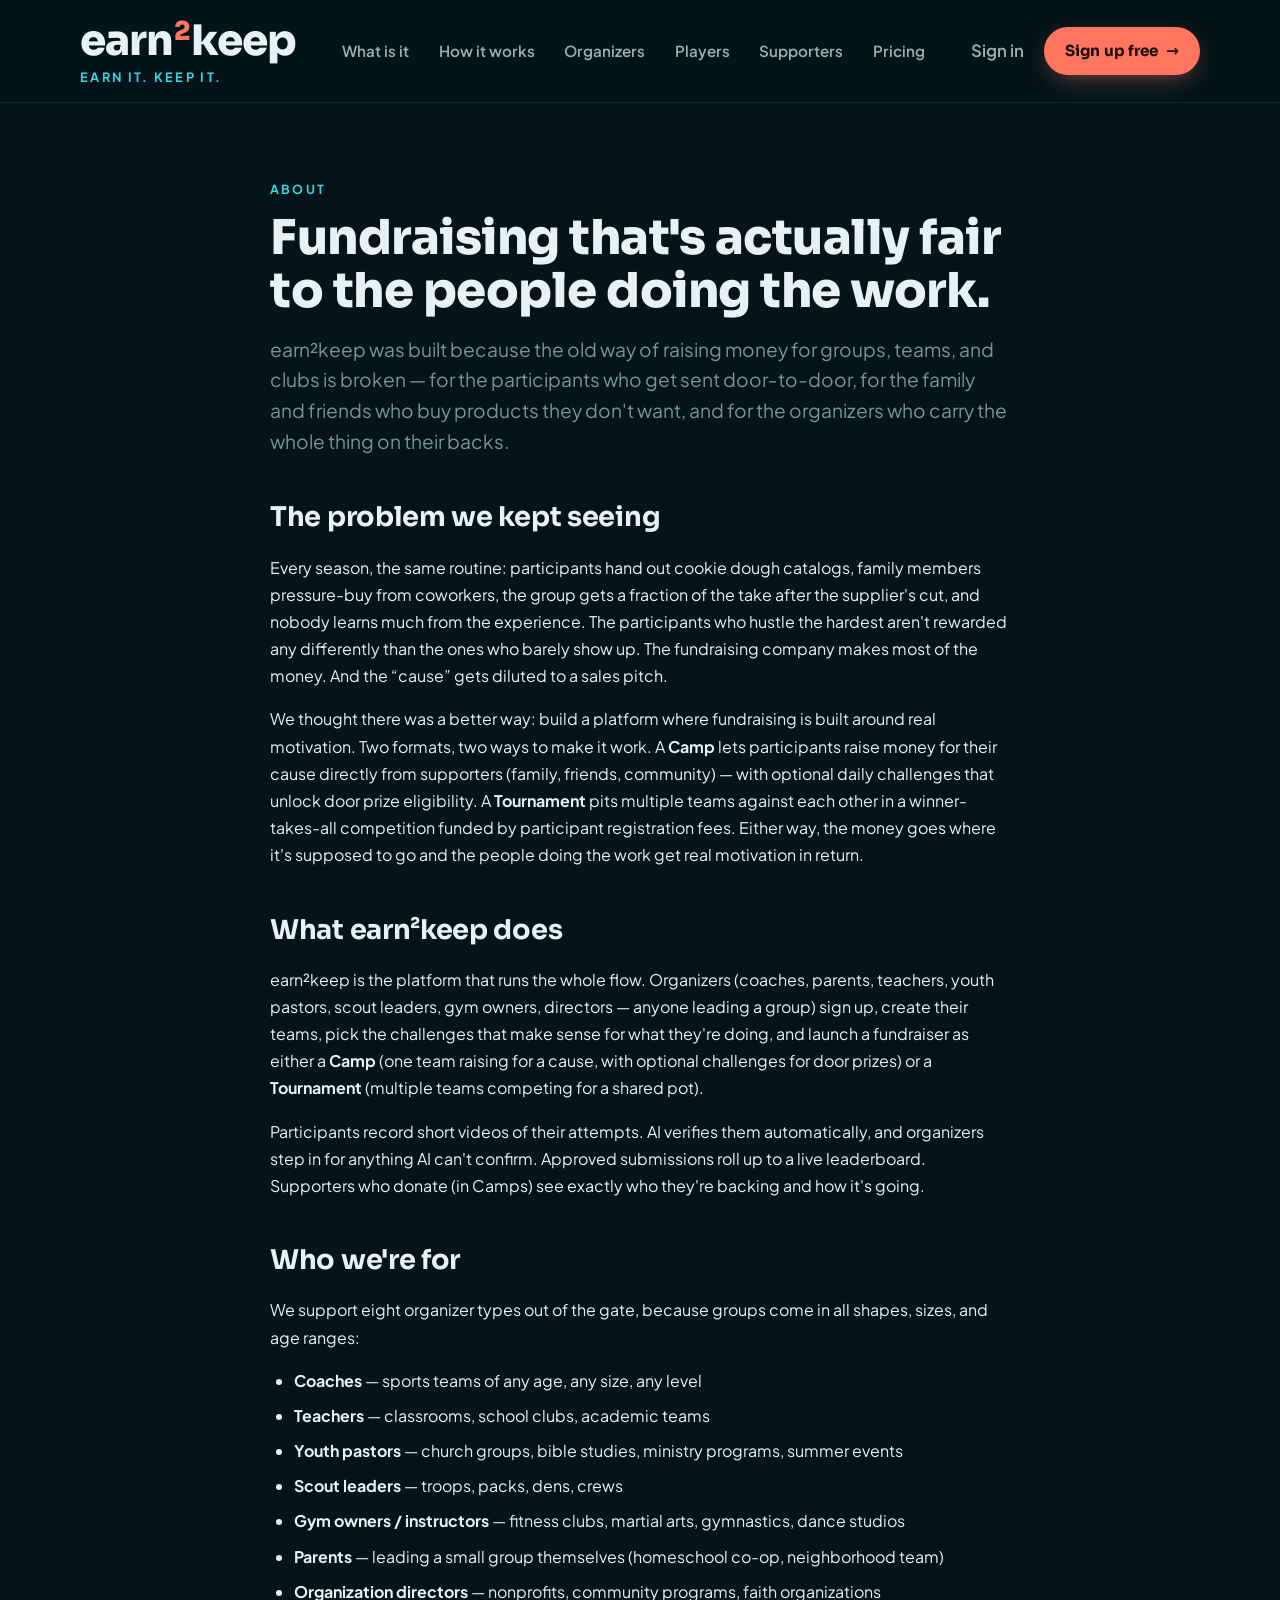
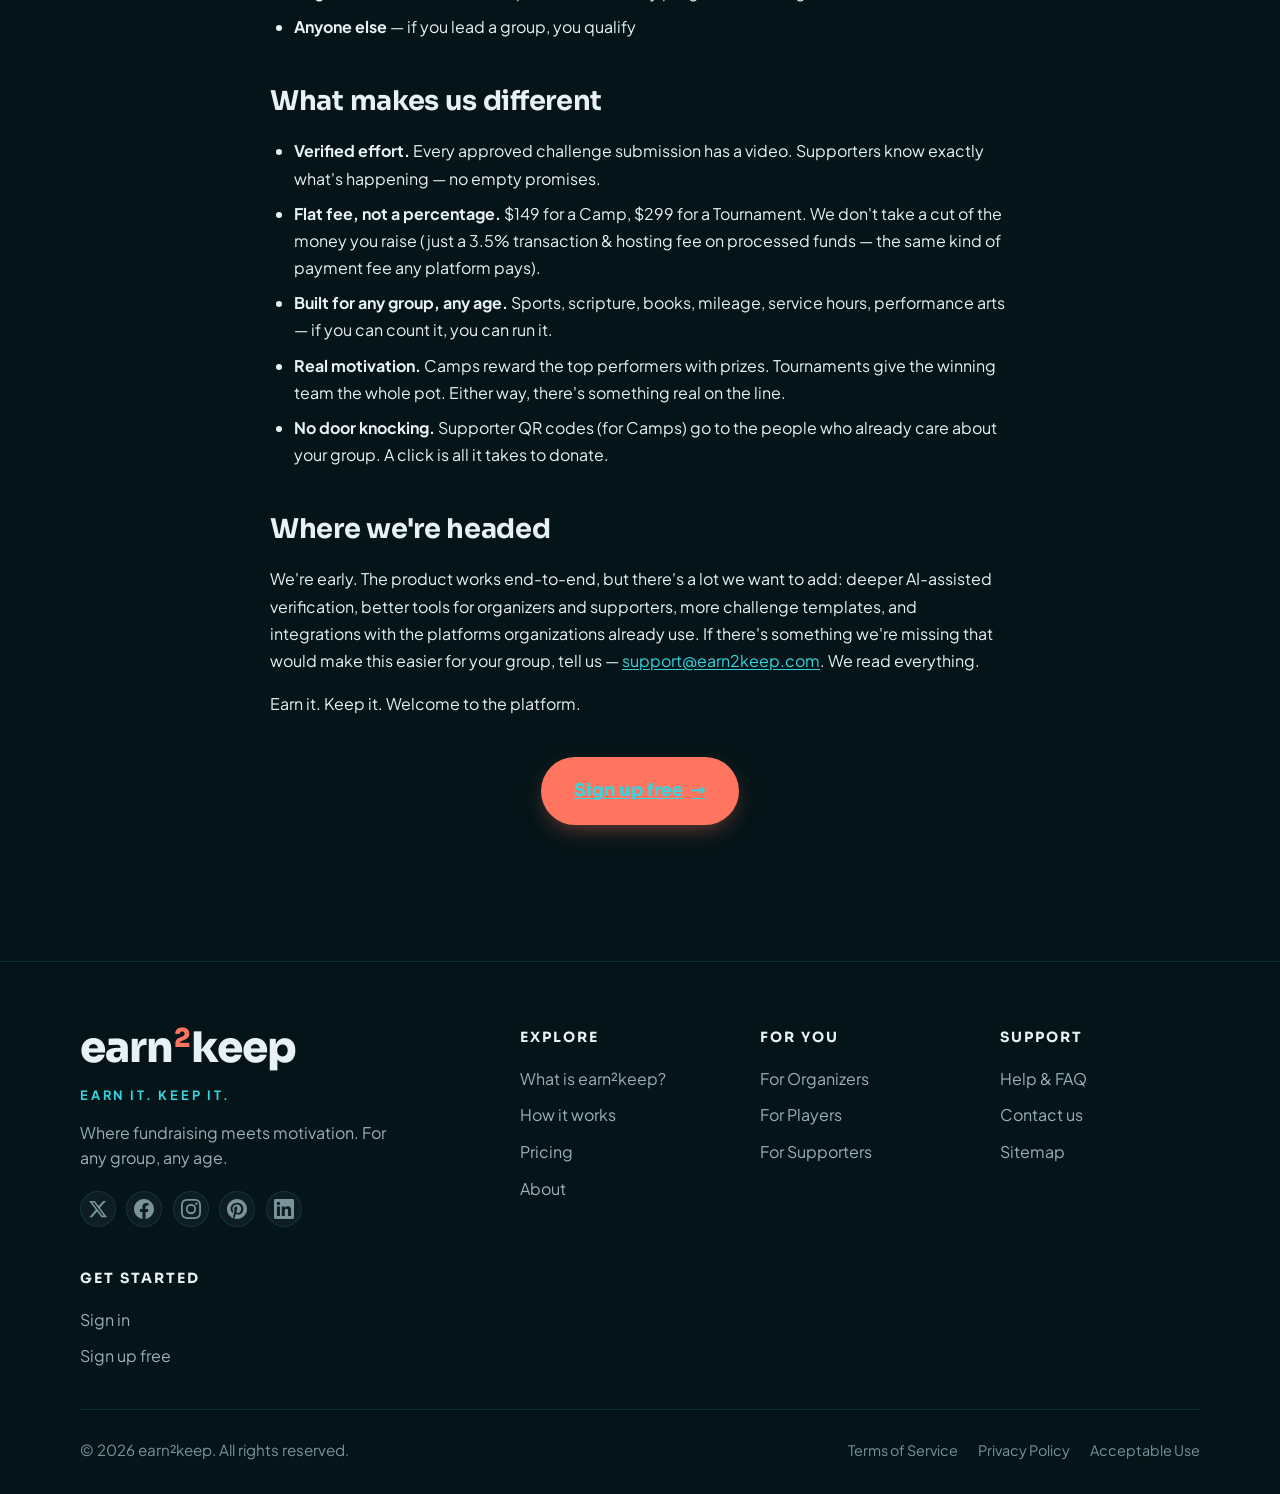
==== about.html @ d77cf2c6 "Add files via upload" ====
<!DOCTYPE html>
<html lang="en">
<head>
  <meta charset="UTF-8" />
  <meta name="viewport" content="width=device-width, initial-scale=1.0" />
  <meta name="theme-color" content="#041418" />
  <meta name="color-scheme" content="dark" />
  <meta name="robots" content="index, follow, max-image-preview:large" />
  <link rel="canonical" href="https://earn2keep.com/about.html" />

  <title>About — earn²keep</title>
  <meta name="description" content="Why we built earn²keep. The story behind challenge-based fundraising and what makes us different from candy bars and cookie dough." />

  <meta property="og:type" content="article" />
  <meta property="og:site_name" content="earn²keep" />
  <meta property="og:title" content="About — earn²keep" />
  <meta property="og:description" content="Why we built earn²keep. The story behind challenge-based fundraising." />
  <meta property="og:url" content="https://earn2keep.com/about.html" />
  <meta property="og:image" content="https://earn2keep.com/og-image.png" />

  <link rel="icon" type="image/svg+xml" href="favicon.svg" />
  <link rel="apple-touch-icon" href="favicon.svg" />

  <link rel="preconnect" href="https://fonts.googleapis.com" />
  <link rel="preconnect" href="https://fonts.gstatic.com" crossorigin />
  <link href="https://fonts.googleapis.com/css2?family=Plus+Jakarta+Sans:wght@400;500;600;700;800&family=Sora:wght@600;700;800;900&display=swap" rel="stylesheet" />
  <link rel="stylesheet" href="styles.css" />


  <!-- Twitter / X Card -->
  <meta name="twitter:card" content="summary_large_image" />
  <meta name="twitter:title" content="About — earn²keep" />
  <meta name="twitter:description" content="Why we built earn²keep. The story behind challenge-based fundraising." />
  <meta name="twitter:image" content="https://earn2keep.com/og-image.png" />
  <meta name="twitter:image:alt" content="earn²keep — Earn it. Keep it." />
</head>
<body>

  <!-- HEADER -->
  <header class="site-header">
    <div class="container header-row">
      <a class="logo" href="/" aria-label="earn²keep home">
        <span class="logo-mark">earn<sup>2</sup>keep</span>
        <span class="logo-tagline">Earn it. Keep it.</span>
      </a>
      <nav class="header-nav-links" aria-label="Page sections">
        <a href="/#what-is-earn2keep">What is it</a>
        <a href="/#how-it-works">How it works</a>
        <a href="/#organizers">Organizers</a>
        <a href="/#players">Players</a>
        <a href="/#supporters">Supporters</a>
        <a href="/#pricing">Pricing</a>
      </nav>
      <div class="header-actions">
        <a class="header-signin" href="https://app.earn2keep.com/login">Sign in</a>
        <a class="btn btn-primary btn-sm" href="https://app.earn2keep.com/signup">
          Sign up free<span class="arrow" aria-hidden="true">→</span>
        </a>
      </div>
    </div>
  </header>

  <main class="subpage-main">
    <div class="container subpage-container">

      <span class="subpage-eyebrow">About</span>
      <h1 class="subpage-title">Fundraising that&apos;s actually fair to the people doing the work.</h1>
      <p class="subpage-lede">
        earn²keep was built because the old way of raising money for groups,
        teams, and clubs is broken — for the participants who get sent
        door-to-door, for the family and friends who buy products they
        don&apos;t want, and for the organizers who carry the whole thing on
        their backs.
      </p>

      <section class="subpage-section">
        <h2>The problem we kept seeing</h2>
        <p>
          Every season, the same routine: participants hand out cookie dough
          catalogs, family members pressure-buy from coworkers, the group gets
          a fraction of the take after the supplier&apos;s cut, and nobody
          learns much from the experience. The participants who hustle the
          hardest aren&apos;t rewarded any differently than the ones who barely
          show up. The fundraising company makes most of the money. And the
          &ldquo;cause&rdquo; gets diluted to a sales pitch.
        </p>
        <p>
          We thought there was a better way: build a platform where fundraising
          is built around real motivation. Two formats, two ways to make it
          work. A <strong>Camp</strong> lets participants raise money for
          their cause directly from supporters (family, friends, community) —
          with optional daily challenges that unlock door prize eligibility. A
          <strong>Tournament</strong> pits multiple teams against each other in
          a winner-takes-all competition funded by participant registration
          fees. Either way, the money goes where it&apos;s supposed to go and
          the people doing the work get real motivation in return.
        </p>
      </section>

      <section class="subpage-section">
        <h2>What earn²keep does</h2>
        <p>
          earn²keep is the platform that runs the whole flow. Organizers
          (coaches, parents, teachers, youth pastors, scout leaders, gym
          owners, directors — anyone leading a group) sign up, create their
          teams, pick the challenges that make sense for what they&apos;re
          doing, and launch a fundraiser as either a <strong>Camp</strong>
          (one team raising for a cause, with optional challenges for door
          prizes) or a <strong>Tournament</strong> (multiple teams competing
          for a shared pot).
        </p>
        <p>
          Participants record short videos of their attempts. AI verifies them
          automatically, and organizers step in for anything AI can&apos;t
          confirm. Approved submissions roll up to a live leaderboard.
          Supporters who donate (in Camps) see exactly who they&apos;re
          backing and how it&apos;s going.
        </p>
      </section>

      <section class="subpage-section">
        <h2>Who we&apos;re for</h2>
        <p>
          We support eight organizer types out of the gate, because groups
          come in all shapes, sizes, and age ranges:
        </p>
        <ul>
          <li><strong>Coaches</strong> — sports teams of any age, any size, any level</li>
          <li><strong>Teachers</strong> — classrooms, school clubs, academic teams</li>
          <li><strong>Youth pastors</strong> — church groups, bible studies, ministry programs, summer events</li>
          <li><strong>Scout leaders</strong> — troops, packs, dens, crews</li>
          <li><strong>Gym owners / instructors</strong> — fitness clubs, martial arts, gymnastics, dance studios</li>
          <li><strong>Parents</strong> — leading a small group themselves (homeschool co-op, neighborhood team)</li>
          <li><strong>Organization directors</strong> — nonprofits, community programs, faith organizations</li>
          <li><strong>Anyone else</strong> — if you lead a group, you qualify</li>
        </ul>
      </section>

      <section class="subpage-section">
        <h2>What makes us different</h2>
        <ul>
          <li><strong>Verified effort.</strong> Every approved challenge submission has a video. Supporters know exactly what&apos;s happening — no empty promises.</li>
          <li><strong>Flat fee, not a percentage.</strong> $149 for a Camp, $299 for a Tournament. We don&apos;t take a cut of the money you raise (just a 3.5% transaction &amp; hosting fee on processed funds — the same kind of payment fee any platform pays).</li>
          <li><strong>Built for any group, any age.</strong> Sports, scripture, books, mileage, service hours, performance arts — if you can count it, you can run it.</li>
          <li><strong>Real motivation.</strong> Camps reward the top performers with prizes. Tournaments give the winning team the whole pot. Either way, there&apos;s something real on the line.</li>
          <li><strong>No door knocking.</strong> Supporter QR codes (for Camps) go to the people who already care about your group. A click is all it takes to donate.</li>
        </ul>
      </section>

      <section class="subpage-section">
        <h2>Where we&apos;re headed</h2>
        <p>
          We&apos;re early. The product works end-to-end, but there&apos;s a lot
          we want to add: deeper AI-assisted verification, better tools for
          organizers and supporters, more challenge templates, and integrations
          with the platforms organizations already use. If there&apos;s
          something we&apos;re missing that would make this easier for your
          group, tell us — <a href="mailto:support@earn2keep.com">support@earn2keep.com</a>.
          We read everything.
        </p>
        <p>
          Earn it. Keep it. Welcome to the platform.
        </p>
      </section>

      <section class="subpage-section">
        <p style="text-align: center; margin-top: 2.5rem;">
          <a class="btn btn-primary btn-lg" href="https://app.earn2keep.com/signup">
            Sign up free<span class="arrow" aria-hidden="true">→</span>
          </a>
        </p>
      </section>

    </div>
  </main>

  <!-- FOOTER (shared across all pages) -->
  <footer class="site-footer">
    <div class="container">
      <div class="footer-top">

        <div class="footer-col footer-brand-col">
          <a class="logo" href="/" aria-label="earn²keep home">
            <span class="logo-mark">earn<sup>2</sup>keep</span>
          </a>
          <p class="footer-tagline">Earn it. Keep it.</p>
          <p class="footer-pitch">Where fundraising meets motivation. For any group, any age.</p>
          <ul class="footer-social" aria-label="Social media">
            <li><a href="#" aria-label="earn²keep on X" title="X (Twitter)"><svg viewBox="0 0 24 24" width="20" height="20" fill="currentColor" aria-hidden="true"><path d="M18.244 2.25h3.308l-7.227 8.26 8.502 11.24H16.17l-5.214-6.817L4.99 21.75H1.68l7.73-8.835L1.254 2.25H8.08l4.713 6.231zm-1.161 17.52h1.833L7.084 4.126H5.117z"/></svg></a></li>
            <li><a href="#" aria-label="earn²keep on Facebook" title="Facebook"><svg viewBox="0 0 24 24" width="20" height="20" fill="currentColor" aria-hidden="true"><path d="M24 12.073c0-6.627-5.373-12-12-12s-12 5.373-12 12c0 5.99 4.388 10.954 10.125 11.854v-8.385H7.078v-3.47h3.047V9.43c0-3.007 1.792-4.669 4.533-4.669 1.312 0 2.686.235 2.686.235v2.953H15.83c-1.491 0-1.956.925-1.956 1.874v2.25h3.328l-.532 3.47h-2.796v8.385C19.612 23.027 24 18.062 24 12.073z"/></svg></a></li>
            <li><a href="#" aria-label="earn²keep on Instagram" title="Instagram"><svg viewBox="0 0 24 24" width="20" height="20" fill="currentColor" aria-hidden="true"><path d="M12 2.163c3.204 0 3.584.012 4.85.07 3.252.148 4.771 1.691 4.919 4.919.058 1.265.069 1.645.069 4.849 0 3.205-.012 3.584-.069 4.849-.149 3.225-1.664 4.771-4.919 4.919-1.266.058-1.644.07-4.85.07-3.204 0-3.584-.012-4.849-.07-3.26-.149-4.771-1.699-4.919-4.92-.058-1.265-.07-1.644-.07-4.849 0-3.204.013-3.583.07-4.849.149-3.227 1.664-4.771 4.919-4.919 1.266-.057 1.645-.069 4.849-.069zM12 0C8.741 0 8.333.014 7.053.072 2.695.272.273 2.69.073 7.052.014 8.333 0 8.741 0 12c0 3.259.014 3.668.072 4.948.2 4.358 2.618 6.78 6.98 6.98C8.333 23.986 8.741 24 12 24c3.259 0 3.668-.014 4.948-.072 4.354-.2 6.782-2.618 6.979-6.98.059-1.28.073-1.689.073-4.948 0-3.259-.014-3.667-.072-4.947-.196-4.354-2.617-6.78-6.979-6.98C15.668.014 15.259 0 12 0zm0 5.838a6.162 6.162 0 1 0 0 12.324 6.162 6.162 0 0 0 0-12.324zM12 16a4 4 0 1 1 0-8 4 4 0 0 1 0 8zm6.406-11.845a1.44 1.44 0 1 0 0 2.881 1.44 1.44 0 0 0 0-2.881z"/></svg></a></li>
            <li><a href="#" aria-label="earn²keep on Pinterest" title="Pinterest"><svg viewBox="0 0 24 24" width="20" height="20" fill="currentColor" aria-hidden="true"><path d="M12 0C5.373 0 0 5.372 0 12c0 5.084 3.163 9.426 7.627 11.174-.105-.949-.2-2.405.042-3.441.218-.937 1.407-5.965 1.407-5.965s-.359-.719-.359-1.782c0-1.668.967-2.914 2.171-2.914 1.023 0 1.518.769 1.518 1.69 0 1.029-.655 2.568-.994 3.995-.283 1.194.599 2.169 1.777 2.169 2.133 0 3.772-2.249 3.772-5.495 0-2.873-2.064-4.882-5.012-4.882-3.414 0-5.418 2.561-5.418 5.207 0 1.031.397 2.138.893 2.738.098.119.112.224.083.345l-.333 1.36c-.053.22-.174.267-.402.161-1.499-.698-2.436-2.889-2.436-4.649 0-3.785 2.75-7.262 7.929-7.262 4.163 0 7.398 2.967 7.398 6.931 0 4.136-2.607 7.464-6.227 7.464-1.216 0-2.359-.631-2.75-1.378l-.748 2.853c-.271 1.043-1.002 2.35-1.492 3.146C9.57 23.812 10.763 24 12 24c6.627 0 12-5.373 12-12S18.627 0 12 0z"/></svg></a></li>
            <li><a href="#" aria-label="earn²keep on LinkedIn" title="LinkedIn"><svg viewBox="0 0 24 24" width="20" height="20" fill="currentColor" aria-hidden="true"><path d="M20.447 20.452h-3.554v-5.569c0-1.328-.027-3.037-1.852-3.037-1.853 0-2.136 1.445-2.136 2.939v5.667H9.351V9h3.414v1.561h.046c.477-.9 1.637-1.85 3.37-1.85 3.601 0 4.267 2.37 4.267 5.455v6.286zM5.337 7.433a2.062 2.062 0 0 1-2.063-2.065 2.063 2.063 0 1 1 2.063 2.065zm1.782 13.019H3.555V9h3.564v11.452zM22.225 0H1.771C.792 0 0 .774 0 1.729v20.542C0 23.227.792 24 1.771 24h20.451C23.2 24 24 23.227 24 22.271V1.729C24 .774 23.2 0 22.222 0h.003z"/></svg></a></li>
          </ul>
        </div>

        <div class="footer-col">
          <h4 class="footer-col-title">Explore</h4>
          <ul class="footer-links">
            <li><a href="/#what-is-earn2keep">What is earn²keep?</a></li>
            <li><a href="/#how-it-works">How it works</a></li>
            <li><a href="/#pricing">Pricing</a></li>
            <li><a href="/about.html">About</a></li>
          </ul>
        </div>

        <div class="footer-col">
          <h4 class="footer-col-title">For You</h4>
          <ul class="footer-links">
            <li><a href="/#organizers">For Organizers</a></li>
            <li><a href="/#players">For Players</a></li>
            <li><a href="/#supporters">For Supporters</a></li>
          </ul>
        </div>

        <div class="footer-col">
          <h4 class="footer-col-title">Support</h4>
          <ul class="footer-links">
            <li><a href="/help.html">Help &amp; FAQ</a></li>
            <li><a href="mailto:support@earn2keep.com">Contact us</a></li>
            <li><a href="/sitemap.html">Sitemap</a></li>
          </ul>
        </div>

        <div class="footer-col">
          <h4 class="footer-col-title">Get Started</h4>
          <ul class="footer-links">
            <li><a href="https://app.earn2keep.com/login">Sign in</a></li>
            <li><a href="https://app.earn2keep.com/signup">Sign up free</a></li>
          </ul>
        </div>

      </div>

      <div class="footer-bottom">
        <p class="footer-copy">© 2026 earn²keep. All rights reserved.</p>
        <ul class="footer-legal-links">
          <li><a href="/terms.html">Terms of Service</a></li>
          <li><a href="/privacy.html">Privacy Policy</a></li>
          <li><a href="/aup.html">Acceptable Use</a></li>
        </ul>
      </div>

    </div>
  </footer>

  <!-- Vercel Web Analytics -->
  <script defer src="/_vercel/insights/script.js"></script>
</body>
</html>
---- styles.css ----
/* ==========================================================
   earn²keep — landing site styles
   Brand: Variation F (Teal & Coral)
   Phase 6 / Slice 6.1.1 — header/footer polish + readability bumps
   ========================================================== */

:root {
  /* Brand colors */
  --e2k-bg:           #041418;
  --e2k-bg-2:         #082329;
  --e2k-bg-3:         #0c2f37;
  --e2k-coral:        #ff755f;
  --e2k-coral-2:      #ff8b78;
  --e2k-cyan:         #35d5df;
  --e2k-cyan-dim:     #1e8e95;

  /* Text */
  --e2k-text:         #e8f1f3;
  --e2k-text-dim:     #9bb1b6;
  --e2k-text-muted:   #7a939a;   /* brightened from #5e7a80 for better contrast on small text */

  /* Borders */
  --e2k-border:        rgba(53, 213, 223, 0.12);
  --e2k-border-strong: rgba(53, 213, 223, 0.28);

  /* Type */
  --font-body:    'Plus Jakarta Sans', system-ui, -apple-system, sans-serif;
  --font-display: 'Sora', system-ui, -apple-system, sans-serif;

  /* Layout */
  --container:    1200px;
  --container-px: clamp(1.25rem, 4vw, 2.5rem);
}

/* ---------- Reset ---------- */
*, *::before, *::after { box-sizing: border-box; }
html { scroll-behavior: smooth; -webkit-text-size-adjust: 100%; }
body {
  margin: 0;
  font-family: var(--font-body);
  font-size: 16px;
  line-height: 1.6;
  color: var(--e2k-text);
  background: var(--e2k-bg);
  -webkit-font-smoothing: antialiased;
  -moz-osx-font-smoothing: grayscale;
  overflow-x: hidden;
}
img, svg { display: block; max-width: 100%; }
a { color: inherit; text-decoration: none; }
button { font-family: inherit; cursor: pointer; }

.container {
  max-width: var(--container);
  margin: 0 auto;
  padding-left: var(--container-px);
  padding-right: var(--container-px);
}

/* Anchored sections — leave room for sticky header when jumping via nav links */
section[id] {
  scroll-margin-top: 90px;
}

/* ---------- Wordmark ---------- */
/* Slice 6.14 — bigger header logo with cyan tagline below, matching the
   app dashboard's header brand block. .logo (the link wrapper) becomes
   a vertical flex column so .logo-mark and .logo-tagline stack. */
.logo {
  display: inline-flex;
  flex-direction: column;
  align-items: flex-start;
  line-height: 1;
  text-decoration: none;
  flex-shrink: 0;
}
.logo-mark {
  font-family: var(--font-display);
  font-weight: 800;
  font-size: 2.625rem;        /* Slice 6.16 — ~42px desktop, up from 2.125rem */
  letter-spacing: -0.025em;
  color: var(--e2k-text);
  line-height: 1;
}
.logo-mark sup {
  color: var(--e2k-coral);
  font-size: 0.62em;
  top: -0.6em;
  margin: 0 1px;
  font-weight: 800;
}
.logo-tagline {
  font-size: 0.8rem;          /* Slice 6.16 — ~13px desktop, up from 0.7rem */
  font-weight: 700;
  letter-spacing: 0.18em;
  text-transform: uppercase;
  color: var(--e2k-cyan);
  margin-top: 0.55rem;        /* Slice 6.16 — bumped slightly for the bigger mark */
}

/* Don't show the tagline inside the FOOTER's logo (the footer already has
   its own .footer-tagline section). Belt-and-suspenders — the footer
   markup doesn't include .logo-tagline either, but this hides it just in
   case future edits add it accidentally. */
.site-footer .logo-tagline { display: none; }

/* ---------- Eyebrow (pill chip) ---------- */
.eyebrow {
  display: inline-flex;
  align-items: center;
  padding: 0.55rem 1rem;
  border-radius: 999px;
  background: rgba(53, 213, 223, 0.10);
  border: 1px solid rgba(53, 213, 223, 0.22);
  color: var(--e2k-cyan);
  font-family: var(--font-body);
  font-size: 0.78rem;
  font-weight: 700;
  letter-spacing: 0.14em;
  text-transform: uppercase;
  line-height: 1;
}

/* ---------- Buttons ---------- */
.btn {
  display: inline-flex;
  align-items: center;
  justify-content: center;
  gap: 0.5rem;
  font-family: var(--font-display);
  font-weight: 700;
  font-size: 1rem;
  letter-spacing: 0.005em;
  padding: 0.9rem 1.55rem;
  border-radius: 999px;
  border: 1px solid transparent;
  cursor: pointer;
  text-align: center;
  white-space: nowrap;
  transition:
    transform 0.15s ease,
    box-shadow 0.2s ease,
    background-color 0.2s ease,
    border-color 0.2s ease,
    color 0.2s ease;
}
.btn-sm { padding: 0.65rem 1.25rem; font-size: 0.95rem; }
.btn-lg { padding: 1.1rem 2rem;     font-size: 1.1rem;  }

.btn .arrow {
  display: inline-block;
  transition: transform 0.2s ease;
}
.btn:hover .arrow { transform: translateX(3px); }

.btn-primary {
  background: var(--e2k-coral);
  color: #1a0a05;
  box-shadow: 0 8px 24px -8px rgba(255, 117, 95, 0.55);
}
.btn-primary:hover {
  background: var(--e2k-coral-2);
  transform: translateY(-1px);
  box-shadow: 0 12px 28px -6px rgba(255, 117, 95, 0.7);
}
.btn-primary:active { transform: translateY(0); }

.btn-ghost {
  background: transparent;
  color: var(--e2k-text);
  border-color: var(--e2k-border-strong);
}
.btn-ghost:hover {
  background: rgba(53, 213, 223, 0.08);
  border-color: var(--e2k-cyan);
  color: var(--e2k-cyan);
}

/* ---------- Top ticker ---------- */
.ticker {
  background: linear-gradient(90deg, var(--e2k-cyan-dim), #0d4047);
  border-bottom: 1px solid rgba(53, 213, 223, 0.3);
  font-size: 0.88rem;
  font-weight: 600;
  letter-spacing: 0.025em;
  overflow: hidden;
}
.ticker-inner {
  max-width: var(--container);
  margin: 0 auto;
  padding: 0.65rem var(--container-px);
  display: flex;
  align-items: center;
  gap: 0.7rem;
  color: #e9fbfd;
}
.ticker strong { color: #ffffff; font-weight: 700; }
.ticker-dot {
  width: 9px;
  height: 9px;
  border-radius: 50%;
  background: var(--e2k-coral);
  box-shadow: 0 0 0 0 rgba(255, 117, 95, 0.75);
  animation: pulse 2.2s infinite;
  flex-shrink: 0;
}
@keyframes pulse {
  0%   { box-shadow: 0 0 0 0 rgba(255, 117, 95, 0.75); }
  70%  { box-shadow: 0 0 0 9px rgba(255, 117, 95, 0); }
  100% { box-shadow: 0 0 0 0 rgba(255, 117, 95, 0); }
}

/* ---------- Header ---------- */
.site-header {
  position: sticky;
  top: 0;
  z-index: 100;
  background: rgba(4, 20, 24, 0.85);
  backdrop-filter: saturate(180%) blur(12px);
  -webkit-backdrop-filter: saturate(180%) blur(12px);
  border-bottom: 1px solid var(--e2k-border);
}
.header-row {
  display: flex;
  align-items: center;
  justify-content: space-between;
  height: 102px;            /* Slice 6.16 — up from 90px to fit bigger logo */
  gap: 1.5rem;
}
.header-nav-links {
  display: flex;
  align-items: center;
  gap: 1.85rem;
  flex: 1 1 auto;
  justify-content: center;
}
.header-nav-links a {
  font-size: 0.95rem;
  font-weight: 600;
  color: var(--e2k-text-dim);
  transition: color 0.15s ease;
  white-space: nowrap;
}
.header-nav-links a:hover { color: var(--e2k-text); }

.header-actions {
  display: flex;
  align-items: center;
  gap: 1.25rem;
  flex-shrink: 0;
}
.header-signin {
  font-weight: 600;
  font-size: 1.05rem;
  color: var(--e2k-text-dim);
  transition: color 0.15s ease;
}
.header-signin:hover { color: var(--e2k-text); }

/* ---------- Hero ---------- */
.hero {
  position: relative;
  padding: clamp(4rem, 10vw, 8rem) 0 clamp(4rem, 8vw, 6rem);
  overflow: hidden;
  isolation: isolate;
}
.hero-bg {
  position: absolute;
  inset: 0;
  z-index: -1;
  background:
    radial-gradient(ellipse 70% 55% at 75% 15%, rgba(53, 213, 223, 0.18), transparent 60%),
    radial-gradient(ellipse 60% 50% at 18% 85%, rgba(255, 117, 95, 0.13), transparent 60%),
    var(--e2k-bg);
}
.hero-bg::before {
  content: '';
  position: absolute;
  inset: 0;
  background-image:
    linear-gradient(rgba(53, 213, 223, 0.045) 1px, transparent 1px),
    linear-gradient(90deg, rgba(53, 213, 223, 0.045) 1px, transparent 1px);
  background-size: 64px 64px;
  -webkit-mask-image: radial-gradient(ellipse 60% 55% at 50% 35%, black, transparent 75%);
  mask-image: radial-gradient(ellipse 60% 55% at 50% 35%, black, transparent 75%);
}
.hero-grid {
  display: grid;
  grid-template-columns: 1fr 1fr;
  gap: clamp(2rem, 4vw, 4rem);
  align-items: center;
  max-width: 1240px;
  position: relative;
}
.hero-text > * {
  animation: rise 0.7s cubic-bezier(0.2, 0.7, 0.2, 1) both;
}
.hero-text > *:nth-child(1) { animation-delay: 0.05s; }
.hero-text > *:nth-child(2) { animation-delay: 0.15s; }
.hero-text > *:nth-child(3) { animation-delay: 0.25s; }
.hero-text > *:nth-child(4) { animation-delay: 0.35s; }
@keyframes rise {
  from { opacity: 0; transform: translateY(14px); }
  to   { opacity: 1; transform: translateY(0); }
}
.hero-title {
  font-family: var(--font-display);
  font-size: clamp(2.25rem, 5.5vw, 4.5rem);
  font-weight: 800;
  line-height: 1.02;
  letter-spacing: -0.028em;
  margin: 1.4rem 0 1.5rem;
  color: var(--e2k-text);
}
.hero-title .accent {
  color: var(--e2k-coral);
  font-style: italic;
}
.hero-subtitle {
  font-size: clamp(1.05rem, 1.4vw, 1.2rem);
  line-height: 1.6;
  color: var(--e2k-text-dim);
  max-width: 560px;
  margin: 0 0 2rem;
}
.hero-actions {
  display: flex;
  flex-wrap: wrap;
  gap: 0.85rem;
}

/* ---------- Hero bento grid ---------- */
.hero-bento {
  display: grid;
  grid-template-columns: 1.1fr 0.9fr;
  grid-auto-rows: 175px;
  gap: 1rem;
  position: relative;
  animation: rise 0.85s cubic-bezier(0.2, 0.7, 0.2, 1) 0.3s both;
}
.bento-card {
  background: rgba(255, 255, 255, 0.04);
  border: 1px solid var(--e2k-border);
  border-radius: 22px;
  padding: 1.4rem 1.4rem 1.5rem;
  box-shadow: 0 24px 60px rgba(0, 0, 0, 0.22);
  position: relative;
  overflow: hidden;
  display: flex;
  flex-direction: column;
}
.bento-card::before {
  content: "";
  position: absolute;
  width: 220px;
  height: 220px;
  right: -100px;
  top: -100px;
  background: rgba(53, 213, 223, 0.10);
  border-radius: 50%;
  filter: blur(34px);
  pointer-events: none;
  z-index: 0;
}
.bento-large {
  grid-row: span 2;
}
.bento-wide {
  grid-column: span 2;
}
.bento-label {
  display: inline-flex;
  font-size: 0.7rem;
  font-weight: 700;
  letter-spacing: 0.16em;
  text-transform: uppercase;
  color: var(--e2k-cyan);
  margin-bottom: 0.85rem;
  position: relative;
  z-index: 2;
}
.bento-number {
  font-family: var(--font-display);
  font-size: clamp(1.85rem, 3.2vw, 2.85rem);
  font-weight: 800;
  letter-spacing: -0.03em;
  color: var(--e2k-text);
  line-height: 0.95;
  position: relative;
  z-index: 2;
}
.bento-text {
  font-size: 0.88rem;
  color: var(--e2k-text-dim);
  margin: 0.85rem 0 0;
  line-height: 1.45;
  position: relative;
  z-index: 2;
}
.bento-progress {
  margin-top: auto;
  padding-top: 1.25rem;
  position: relative;
  z-index: 2;
}
.bento-progress-top {
  display: flex;
  justify-content: space-between;
  font-size: 0.78rem;
  font-weight: 700;
  margin-bottom: 0.55rem;
  color: var(--e2k-text-dim);
}
.bento-progress-bar {
  height: 8px;
  border-radius: 999px;
  background: rgba(255, 255, 255, 0.08);
  overflow: hidden;
}
.bento-progress-fill {
  width: 65%;
  height: 100%;
  background: linear-gradient(90deg, var(--e2k-cyan), var(--e2k-coral));
  border-radius: 999px;
}
.bento-activity {
  list-style: none;
  margin: 0;
  padding: 0;
  display: grid;
  gap: 0.5rem;
  position: relative;
  z-index: 2;
}
.bento-activity li {
  display: flex;
  justify-content: space-between;
  align-items: center;
  gap: 0.75rem;
  padding: 0.6rem 0.85rem;
  background: rgba(0, 0, 0, 0.25);
  border: 1px solid rgba(255, 255, 255, 0.06);
  border-radius: 12px;
  font-size: 0.82rem;
  color: var(--e2k-text);
}
.bento-activity time {
  color: var(--e2k-text-muted);
  font-size: 0.74rem;
  font-weight: 600;
  white-space: nowrap;
}

/* ---------- Value prop section ---------- */
.value-prop {
  padding: clamp(4rem, 8vw, 6rem) 0;
  background: linear-gradient(180deg, var(--e2k-bg) 0%, var(--e2k-bg-2) 100%);
  border-top: 1px solid var(--e2k-border);
}
.section-head {
  text-align: center;
  max-width: 780px;
  margin: 0 auto 3.5rem;
}
.section-title {
  font-family: var(--font-display);
  font-size: clamp(1.85rem, 4vw, 3rem);
  font-weight: 800;
  line-height: 1.1;
  letter-spacing: -0.022em;
  margin: 0.75rem 0 1rem;
  color: var(--e2k-text);
}
.section-lede {
  font-size: 1.15rem;
  color: var(--e2k-text-dim);
  margin: 0;
  line-height: 1.65;
}
/* Slice 6.17 — when two section-ledes stack (e.g., a two-paragraph
   "what is" explanation), give them proper breathing room. */
.section-lede + .section-lede {
  margin-top: 1rem;
}
.section-lede strong {
  color: var(--e2k-text);
  font-weight: 700;
}

.role-grid {
  display: grid;
  grid-template-columns: repeat(auto-fit, minmax(260px, 1fr));
  gap: 1.25rem;
}
.role-card {
  position: relative;
  padding: 2.5rem 2rem 2.25rem;
  background: var(--e2k-bg-3);
  border: 1px solid var(--e2k-border);
  border-radius: 18px;
  overflow: hidden;
  transition: transform 0.25s ease, border-color 0.25s ease, background 0.25s ease;
}
.role-card::before {
  content: '';
  position: absolute;
  top: 0;
  left: 0;
  right: 0;
  height: 1px;
  background: linear-gradient(90deg, transparent, var(--e2k-cyan), transparent);
  opacity: 0.55;
}
.role-card:hover {
  transform: translateY(-3px);
  border-color: var(--e2k-border-strong);
  background: #0e353e;
}
.role-num {
  display: block;
  font-family: var(--font-display);
  font-size: 2.75rem;
  font-weight: 800;
  letter-spacing: -0.025em;
  color: var(--e2k-cyan);
  line-height: 1;
  margin-bottom: 1rem;
}
.role-title {
  font-family: var(--font-display);
  font-size: 1.65rem;
  font-weight: 700;
  letter-spacing: -0.012em;
  margin: 0 0 0.7rem;
  color: var(--e2k-text);
}
.role-text {
  font-size: 1.07rem;
  color: var(--e2k-text-dim);
  margin: 0;
  line-height: 1.6;
}

/* ---------- Audience section (For Organizers, etc.) ---------- */
.audience-section {
  padding: clamp(4rem, 8vw, 6rem) 0;
  background: var(--e2k-bg);
  border-top: 1px solid var(--e2k-border);
  position: relative;
}
.audience-section::before {
  content: '';
  position: absolute;
  inset: 0;
  z-index: 0;
  background:
    radial-gradient(ellipse 50% 40% at 80% 20%, rgba(53, 213, 223, 0.07), transparent 60%),
    radial-gradient(ellipse 45% 35% at 15% 80%, rgba(255, 117, 95, 0.06), transparent 60%);
  pointer-events: none;
}
.audience-section > .container { position: relative; z-index: 1; }

.audience-head {
  text-align: center;
  max-width: 800px;
  margin: 0 auto clamp(2.5rem, 5vw, 3.5rem);
}

.role-list {
  display: grid;
  grid-template-columns: repeat(auto-fit, minmax(220px, 1fr));
  gap: 0.85rem;
  list-style: none;
  margin: 0 0 clamp(3rem, 6vw, 4.5rem);
  padding: 0;
}
.role-tile {
  background: var(--e2k-bg-3);
  border: 1px solid var(--e2k-border);
  border-radius: 14px;
  padding: 1.4rem 1.4rem 1.5rem;
  display: flex;
  flex-direction: column;
  gap: 0.4rem;
  transition: transform 0.2s ease, border-color 0.2s ease, background 0.2s ease;
}
.role-tile:hover {
  transform: translateY(-2px);
  border-color: var(--e2k-border-strong);
  background: #0e353e;
}
.role-tile-other {
  background: linear-gradient(135deg, #0c2f37, #103942);
  border-color: rgba(53, 213, 223, 0.2);
}
.role-tile-name {
  font-family: var(--font-display);
  font-size: 1.2rem;
  font-weight: 700;
  color: var(--e2k-text);
  letter-spacing: -0.012em;
  line-height: 1.2;
}
.role-tile-context {
  font-size: 0.97rem;
  color: var(--e2k-text-dim);
  line-height: 1.45;
}

.flow-block {
  border-top: 1px solid var(--e2k-border);
  padding-top: clamp(2.5rem, 5vw, 3.5rem);
}
.flow-title {
  font-family: var(--font-display);
  font-size: clamp(1.5rem, 2.6vw, 2rem);
  font-weight: 800;
  letter-spacing: -0.02em;
  text-align: center;
  margin: 0 0 clamp(2rem, 4vw, 2.75rem);
  color: var(--e2k-text);
}
.flow-grid {
  display: grid;
  grid-template-columns: repeat(auto-fit, minmax(260px, 1fr));
  gap: 1rem;
  list-style: none;
  margin: 0;
  padding: 0;
}
.flow-step {
  background: var(--e2k-bg-3);
  border: 1px solid var(--e2k-border);
  border-radius: 16px;
  padding: 1.85rem 1.6rem 1.75rem;
  transition: transform 0.2s ease, border-color 0.2s ease;
}
.flow-step:hover {
  transform: translateY(-2px);
  border-color: var(--e2k-border-strong);
}
.flow-num {
  display: inline-grid;
  place-items: center;
  width: 56px;
  height: 56px;
  border-radius: 18px;
  background: linear-gradient(135deg, var(--e2k-cyan), #1d4a52);
  font-family: var(--font-display);
  font-size: 1.05rem;
  font-weight: 800;
  color: var(--e2k-bg);
  margin-bottom: 1.25rem;
  line-height: 1;
  letter-spacing: -0.005em;
  box-shadow: 0 8px 20px -8px rgba(53, 213, 223, 0.45);
}
.flow-step-title {
  font-family: var(--font-display);
  font-size: 1.25rem;
  font-weight: 700;
  margin: 0 0 0.45rem;
  color: var(--e2k-text);
  letter-spacing: -0.01em;
}
.flow-step p {
  margin: 0;
  font-size: 1rem;
  color: var(--e2k-text-dim);
  line-height: 1.55;
}

/* Benefit grid (used in For Players: "What you earn") */
.benefit-grid {
  display: grid;
  grid-template-columns: repeat(auto-fit, minmax(260px, 1fr));
  gap: 1rem;
  list-style: none;
  margin: 0 0 clamp(3rem, 6vw, 4.5rem);
  padding: 0;
}
.benefit-card {
  position: relative;
  background: var(--e2k-bg-3);
  border: 1px solid var(--e2k-border);
  border-radius: 18px;
  padding: 1.85rem 1.6rem 1.75rem;
  overflow: hidden;
  transition: transform 0.2s ease, border-color 0.2s ease, background 0.2s ease;
}
.benefit-card::before {
  content: '';
  position: absolute;
  top: 0;
  left: 0;
  right: 0;
  height: 1px;
  background: linear-gradient(90deg, transparent, var(--e2k-cyan), transparent);
  opacity: 0.55;
}
.benefit-card:hover {
  transform: translateY(-2px);
  border-color: var(--e2k-border-strong);
  background: #0e353e;
}
.benefit-title {
  font-family: var(--font-display);
  font-size: 1.3rem;
  font-weight: 700;
  letter-spacing: -0.012em;
  margin: 0 0 0.55rem;
  color: var(--e2k-text);
}
.benefit-text {
  font-size: 1rem;
  color: var(--e2k-text-dim);
  line-height: 1.55;
  margin: 0;
}

/* ---------- How it works (Camp + Tournament) ---------- */
.how-it-works-section {
  padding: clamp(4rem, 8vw, 6rem) 0;
  background: linear-gradient(180deg, var(--e2k-bg) 0%, var(--e2k-bg-2) 100%);
  border-top: 1px solid var(--e2k-border);
  position: relative;
}

.event-grid {
  display: grid;
  grid-template-columns: repeat(auto-fit, minmax(380px, 1fr));
  gap: 1.5rem;
}

.event-card {
  position: relative;
  background: var(--e2k-bg-3);
  border: 1px solid var(--e2k-border);
  border-radius: 20px;
  padding: 2.4rem 2rem 2.1rem;
  overflow: hidden;
  transition: transform 0.25s ease, border-color 0.25s ease, background 0.25s ease;
  display: flex;
  flex-direction: column;
}
.event-card::before {
  content: '';
  position: absolute;
  top: 0;
  left: 0;
  right: 0;
  height: 2px;
  opacity: 0.7;
}
.event-card:hover {
  transform: translateY(-3px);
  border-color: var(--e2k-border-strong);
  background: #0e353e;
}

.event-camp::before {
  background: linear-gradient(90deg, transparent, var(--e2k-cyan), transparent);
}
.event-tournament::before {
  background: linear-gradient(90deg, transparent, var(--e2k-coral), transparent);
}

.event-type {
  display: inline-block;
  font-family: var(--font-display);
  font-size: 0.85rem;
  font-weight: 800;
  letter-spacing: 0.2em;
  text-transform: uppercase;
  margin-bottom: 0.7rem;
}
.event-camp .event-type { color: var(--e2k-cyan); }
.event-tournament .event-type { color: var(--e2k-coral); }

.event-title {
  font-family: var(--font-display);
  font-size: 1.6rem;
  font-weight: 700;
  letter-spacing: -0.012em;
  margin: 0 0 0.55rem;
  color: var(--e2k-text);
  line-height: 1.15;
}
.event-tagline {
  font-size: 1.05rem;
  color: var(--e2k-text);
  margin: 0 0 1.5rem;
  font-weight: 600;
  font-family: var(--font-body);
}

.event-features {
  list-style: none;
  margin: 0 0 1.85rem;
  padding: 0;
  flex-grow: 1;
}
.event-features li {
  position: relative;
  padding-left: 1.5rem;
  margin-bottom: 0.85rem;
  color: var(--e2k-text-dim);
  font-size: 1rem;
  line-height: 1.5;
}
.event-features li:last-child { margin-bottom: 0; }
.event-features li::before {
  content: '';
  position: absolute;
  left: 0;
  top: 0.55em;
  width: 8px;
  height: 8px;
  border-radius: 50%;
}
.event-camp .event-features li::before       { background: var(--e2k-cyan); }
.event-tournament .event-features li::before { background: var(--e2k-coral); }
.event-features li strong {
  color: var(--e2k-text);
  font-weight: 700;
}

.event-best-for {
  border-top: 1px solid var(--e2k-border);
  padding-top: 1.35rem;
}
.event-best-for-label {
  display: block;
  font-size: 0.75rem;
  font-weight: 700;
  letter-spacing: 0.18em;
  text-transform: uppercase;
  margin-bottom: 0.45rem;
}
.event-camp .event-best-for-label       { color: var(--e2k-cyan); }
.event-tournament .event-best-for-label { color: var(--e2k-coral); }
.event-best-for p {
  margin: 0;
  font-size: 0.97rem;
  color: var(--e2k-text-dim);
  line-height: 1.5;
}

/* ---------- Pricing ---------- */
.pricing-section {
  padding: clamp(4rem, 8vw, 6rem) 0;
  background: var(--e2k-bg-2);
  border-top: 1px solid var(--e2k-border);
  position: relative;
}

/* Pricing cards reuse .event-card base; these add cyan/coral accents */
.pricing-camp::before {
  background: linear-gradient(90deg, transparent, var(--e2k-cyan), transparent);
}
.pricing-camp .event-type                  { color: var(--e2k-cyan); }
.pricing-camp .pricing-features li::before {
  background: rgba(53, 213, 223, 0.15);
  border-color: rgba(53, 213, 223, 0.45);
}
.pricing-camp .pricing-features li::after  { color: var(--e2k-cyan); }

.pricing-tournament::before {
  background: linear-gradient(90deg, transparent, var(--e2k-coral), transparent);
}
.pricing-tournament .event-type                  { color: var(--e2k-coral); }
.pricing-tournament .pricing-features li::before {
  background: rgba(255, 117, 95, 0.15);
  border-color: rgba(255, 117, 95, 0.45);
}
.pricing-tournament .pricing-features li::after  { color: var(--e2k-coral); }

/* Big price display */
.pricing-price {
  display: flex;
  align-items: baseline;
  gap: 0.55rem;
  margin: 0.5rem 0 0.85rem;
  flex-wrap: wrap;
}
.pricing-price-amount {
  font-family: var(--font-display);
  font-size: clamp(2.75rem, 5vw, 3.75rem);
  font-weight: 800;
  letter-spacing: -0.035em;
  color: var(--e2k-text);
  line-height: 1;
}
.pricing-price-period {
  font-size: 1rem;
  color: var(--e2k-text-dim);
  font-weight: 600;
}

/* Checkmark feature list (pricing-only — distinct from event-features dot bullets) */
.pricing-features {
  list-style: none;
  margin: 0 0 1.85rem;
  padding: 0;
  flex-grow: 1;
}
.pricing-features li {
  position: relative;
  padding-left: 2rem;
  margin-bottom: 0.7rem;
  color: var(--e2k-text-dim);
  font-size: 1rem;
  line-height: 1.55;
}
.pricing-features li:last-child { margin-bottom: 0; }
.pricing-features li::before {
  content: "";
  position: absolute;
  left: 0;
  top: 0.32em;
  width: 18px;
  height: 18px;
  border: 1.5px solid;
  border-radius: 50%;
}
.pricing-features li::after {
  content: "✓";
  position: absolute;
  left: 4px;
  top: 0.18em;
  font-size: 0.78rem;
  font-weight: 800;
  line-height: 1;
}

.pricing-note {
  margin: 0;
  padding-top: 1.35rem;
  border-top: 1px solid var(--e2k-border);
  font-size: 0.92rem;
  color: var(--e2k-text-muted);
  font-style: italic;
  line-height: 1.5;
}

/* ---------- Inline CTA (mid-page conversion points) ---------- */
.inline-cta {
  margin-top: clamp(3rem, 5vw, 4rem);
  display: flex;
  flex-direction: column;
  align-items: center;
  gap: 1.25rem;
  text-align: center;
}
.inline-cta-text {
  margin: 0;
  font-family: var(--font-display);
  font-size: clamp(1.15rem, 2vw, 1.4rem);
  font-weight: 700;
  letter-spacing: -0.012em;
  color: var(--e2k-text);
  line-height: 1.25;
}

/* ---------- Closing CTA box ---------- */
.cta-section {
  padding: clamp(3.5rem, 7vw, 5.5rem) 0 clamp(4.5rem, 8vw, 6.5rem);
  background: var(--e2k-bg);
  border-top: 1px solid var(--e2k-border);
}
.cta-box {
  text-align: center;
  border-radius: 32px;
  padding: clamp(3rem, 6vw, 4.5rem) clamp(1.5rem, 4vw, 3rem);
  background:
    radial-gradient(circle at 50% 0%, rgba(53, 213, 223, 0.15), transparent 45%),
    rgba(255, 255, 255, 0.025);
  border: 1px solid var(--e2k-border);
  box-shadow: 0 30px 80px rgba(0, 0, 0, 0.32);
  max-width: 880px;
  margin: 0 auto;
}
.cta-box .eyebrow {
  margin-bottom: 1.4rem;
}
.cta-box-title {
  font-family: var(--font-display);
  font-size: clamp(2rem, 5vw, 3.5rem);
  font-weight: 800;
  letter-spacing: -0.024em;
  margin: 0 0 1rem;
  color: var(--e2k-text);
  line-height: 1.05;
}
.cta-box-text {
  font-size: 1.1rem;
  color: var(--e2k-text-dim);
  margin: 0 auto 2rem;
  max-width: 580px;
  line-height: 1.55;
}

/* ---------- Footer ---------- */
.site-footer {
  padding: 4rem 0 2rem;
  background: var(--e2k-bg);
  border-top: 1px solid var(--e2k-border);
}

.footer-top {
  display: grid;
  grid-template-columns: 2fr 1fr 1fr 1fr;
  gap: 2.5rem;
  padding-bottom: 2.5rem;
  border-bottom: 1px solid var(--e2k-border);
}

.footer-brand-col .logo-mark { margin-bottom: 1rem; }

.footer-tagline {
  margin: 0 0 1rem;
  font-size: 0.8rem;
  font-weight: 700;
  letter-spacing: 0.22em;
  color: var(--e2k-cyan);
  text-transform: uppercase;
}

.footer-pitch {
  margin: 0;
  font-size: 1rem;
  color: var(--e2k-text-dim);
  line-height: 1.55;
  max-width: 320px;
}

.footer-col-title {
  font-family: var(--font-display);
  font-size: 0.88rem;
  font-weight: 700;
  letter-spacing: 0.14em;
  text-transform: uppercase;
  color: var(--e2k-text);
  margin: 0 0 1.1rem;
}

.footer-links {
  list-style: none;
  margin: 0;
  padding: 0;
}
.footer-links li { margin-bottom: 0.7rem; }
.footer-links li:last-child { margin-bottom: 0; }
.footer-links a {
  font-size: 1rem;
  color: var(--e2k-text-dim);
  transition: color 0.15s ease;
}
.footer-links a:hover { color: var(--e2k-cyan); }

.footer-bottom {
  padding-top: 1.75rem;
  display: flex;
  flex-wrap: wrap;
  justify-content: space-between;
  align-items: center;
  gap: 0.75rem;
}
.footer-copy {
  margin: 0;
  font-size: 0.95rem;
  color: var(--e2k-text-muted);
}

/* Slice 6.13 — social icons (in footer brand column) */
.footer-social {
  list-style: none;
  margin: 1.25rem 0 0;
  padding: 0;
  display: flex;
  gap: 0.65rem;
  flex-wrap: wrap;
}
.footer-social a {
  display: inline-flex;
  align-items: center;
  justify-content: center;
  width: 36px;
  height: 36px;
  border-radius: 999px;
  background: rgba(255, 255, 255, 0.04);
  border: 1px solid var(--e2k-border, rgba(255, 255, 255, 0.08));
  color: var(--e2k-text-muted);
  text-decoration: none;
  transition: color 0.15s ease, background 0.15s ease, border-color 0.15s ease, transform 0.15s ease;
}
.footer-social a:hover {
  color: var(--e2k-cyan);
  background: rgba(53, 213, 223, 0.08);
  border-color: rgba(53, 213, 223, 0.4);
  transform: translateY(-1px);
}
.footer-social svg { display: block; }

/* Slice 6.13 — legal link row in footer bottom */
.footer-legal-links {
  list-style: none;
  margin: 0;
  padding: 0;
  display: flex;
  flex-wrap: wrap;
  gap: 0.25rem 1.25rem;
  font-size: 0.9rem;
}
.footer-legal-links a {
  color: var(--e2k-text-muted);
  text-decoration: none;
  transition: color 0.15s ease;
}
.footer-legal-links a:hover { color: var(--e2k-cyan); }

/* ============================================
   Slice 6.13 — Subpage layouts (about, help, sitemap, legal)
   ============================================ */

/* Main wrapper for subpages — uses same header/footer as index, but
   centers a single readable content column. */
.subpage-main {
  padding: clamp(2rem, 6vw, 4.5rem) clamp(1rem, 4vw, 2rem) clamp(3rem, 8vw, 6rem);
}
.subpage-container {
  max-width: 820px;
  margin: 0 auto;
}
.subpage-eyebrow {
  display: inline-block;
  font-size: 0.78rem;
  letter-spacing: 0.18em;
  text-transform: uppercase;
  color: var(--e2k-cyan);
  font-weight: 700;
  margin-bottom: 0.75rem;
}
.subpage-title {
  font-family: var(--e2k-display, "Sora", sans-serif);
  font-size: clamp(2rem, 5vw, 3rem);
  line-height: 1.1;
  font-weight: 800;
  letter-spacing: -0.5px;
  margin: 0 0 1rem;
}
.subpage-lede {
  font-size: clamp(1.05rem, 2vw, 1.2rem);
  line-height: 1.6;
  color: var(--e2k-text-muted);
  margin: 0 0 2.5rem;
}
.subpage-section {
  margin-bottom: 2.5rem;
}
.subpage-section > h2 {
  font-family: var(--e2k-display, "Sora", sans-serif);
  font-size: clamp(1.35rem, 2.8vw, 1.7rem);
  font-weight: 700;
  letter-spacing: -0.3px;
  margin: 0 0 0.85rem;
}
.subpage-section > h3 {
  font-size: 1.1rem;
  font-weight: 700;
  margin: 1.5rem 0 0.65rem;
}
.subpage-section p,
.subpage-section li {
  font-size: 1rem;
  line-height: 1.7;
  color: var(--e2k-text);
}
.subpage-section p { margin: 0 0 1rem; }
.subpage-section ul,
.subpage-section ol {
  margin: 0 0 1rem;
  padding-left: 1.5rem;
}
.subpage-section li { margin-bottom: 0.5rem; }
.subpage-section strong { color: var(--e2k-text); font-weight: 700; }
.subpage-section a {
  color: var(--e2k-cyan);
  text-decoration: underline;
  text-underline-offset: 2px;
}

/* Slice 6.13 — Big "LAWYER REVIEW REQUIRED" banner on every legal page */
.legal-banner {
  background: linear-gradient(135deg, rgba(255, 117, 95, 0.16), rgba(255, 117, 95, 0.08));
  border: 1.5px solid rgba(255, 117, 95, 0.5);
  border-radius: 12px;
  padding: 1.25rem 1.5rem;
  margin: 0 0 2.5rem;
  display: flex;
  gap: 1rem;
  align-items: flex-start;
}
.legal-banner-icon {
  font-size: 1.5rem;
  flex-shrink: 0;
  line-height: 1.2;
}
.legal-banner-title {
  font-weight: 800;
  font-size: 0.95rem;
  color: var(--e2k-coral);
  letter-spacing: 0.5px;
  text-transform: uppercase;
  margin: 0 0 0.5rem;
}
.legal-banner-body {
  font-size: 0.92rem;
  line-height: 1.55;
  color: var(--e2k-text);
  margin: 0;
}

/* Slice 6.13 — Help/FAQ details + summary */
.faq-item {
  border: 1px solid var(--e2k-border, rgba(255, 255, 255, 0.08));
  background: rgba(255, 255, 255, 0.025);
  border-radius: 10px;
  margin-bottom: 0.65rem;
  overflow: hidden;
}
.faq-item summary {
  padding: 1rem 1.25rem;
  cursor: pointer;
  font-weight: 600;
  list-style: none;
  display: flex;
  align-items: center;
  justify-content: space-between;
  gap: 1rem;
  color: var(--e2k-text);
}
.faq-item summary::-webkit-details-marker { display: none; }
.faq-item summary::after {
  content: "+";
  font-size: 1.4rem;
  color: var(--e2k-cyan);
  font-weight: 400;
  transition: transform 0.15s ease;
}
.faq-item[open] summary::after { content: "−"; }
.faq-item > div {
  padding: 0 1.25rem 1rem;
  color: var(--e2k-text-muted);
  line-height: 1.65;
  font-size: 0.97rem;
}
.faq-group-title {
  font-family: var(--e2k-display, "Sora", sans-serif);
  font-size: 1.25rem;
  font-weight: 700;
  margin: 2rem 0 0.85rem;
  color: var(--e2k-cyan);
}
.faq-group-title:first-child { margin-top: 0; }

/* Slice 6.13 — Sitemap layout */
.sitemap-grid {
  display: grid;
  grid-template-columns: repeat(auto-fit, minmax(240px, 1fr));
  gap: 1.5rem;
}
.sitemap-section {
  background: rgba(255, 255, 255, 0.025);
  border: 1px solid var(--e2k-border, rgba(255, 255, 255, 0.08));
  border-radius: 12px;
  padding: 1.25rem 1.4rem;
}
.sitemap-section h3 {
  margin: 0 0 0.85rem;
  font-size: 1rem;
  font-weight: 700;
  text-transform: uppercase;
  letter-spacing: 0.1em;
  color: var(--e2k-cyan);
}
.sitemap-section ul {
  list-style: none;
  padding: 0;
  margin: 0;
}
.sitemap-section li { margin-bottom: 0.4rem; }
.sitemap-section li a {
  color: var(--e2k-text);
  text-decoration: none;
  font-weight: 500;
}
.sitemap-section li a:hover { color: var(--e2k-cyan); }
.sitemap-section li .sitemap-desc {
  display: block;
  font-size: 0.8rem;
  color: var(--e2k-text-muted);
  font-weight: 400;
  margin-top: 0.1rem;
}

/* ---------- Responsive ---------- */
@media (max-width: 980px) {
  .header-nav-links { display: none; }

  .hero-grid {
    grid-template-columns: 1fr;
    gap: clamp(2rem, 4vw, 3rem);
  }
  .hero-text {
    text-align: center;
  }
  .hero-text .hero-subtitle { margin-left: auto; margin-right: auto; }
  .hero-actions { justify-content: center; }
  .hero-bento { max-width: 600px; margin-left: auto; margin-right: auto; }
}

@media (max-width: 900px) {
  .footer-top {
    grid-template-columns: 1fr 1fr;
    gap: 2.25rem 2rem;
  }
  .footer-brand-col {
    grid-column: 1 / -1;
  }
}

@media (max-width: 640px) {
  .header-signin { display: none; }
  .ticker-inner  { font-size: 0.82rem; }

  /* Slice 6.16 — scale the bigger logo down on mobile (still bigger than 6.14) */
  .header-row    { height: 86px; }            /* was 78px */
  .logo-mark     { font-size: 2rem; }         /* was 1.75rem */
  .logo-tagline  { font-size: 0.7rem; letter-spacing: 0.16em; margin-top: 0.4rem; }

  .hero-actions  { flex-direction: column; align-items: stretch; }
  .hero-actions .btn { width: 100%; }

  .hero-bento {
    grid-template-columns: 1fr;
    grid-auto-rows: auto;
    gap: 0.85rem;
  }
  .bento-large { grid-row: auto; }
  .bento-wide  { grid-column: auto; }
  .bento-card  { padding: 1.25rem; min-height: 150px; }

  .cta-box .btn-lg { width: 100%; }

  .footer-top {
    grid-template-columns: 1fr;
    gap: 2rem;
  }
  .footer-bottom {
    justify-content: center;
    text-align: center;
  }
}

@media (prefers-reduced-motion: reduce) {
  *, *::before, *::after {
    animation-duration: 0.01ms !important;
    animation-iteration-count: 1 !important;
    transition-duration: 0.01ms !important;
  }
  html { scroll-behavior: auto; }
}
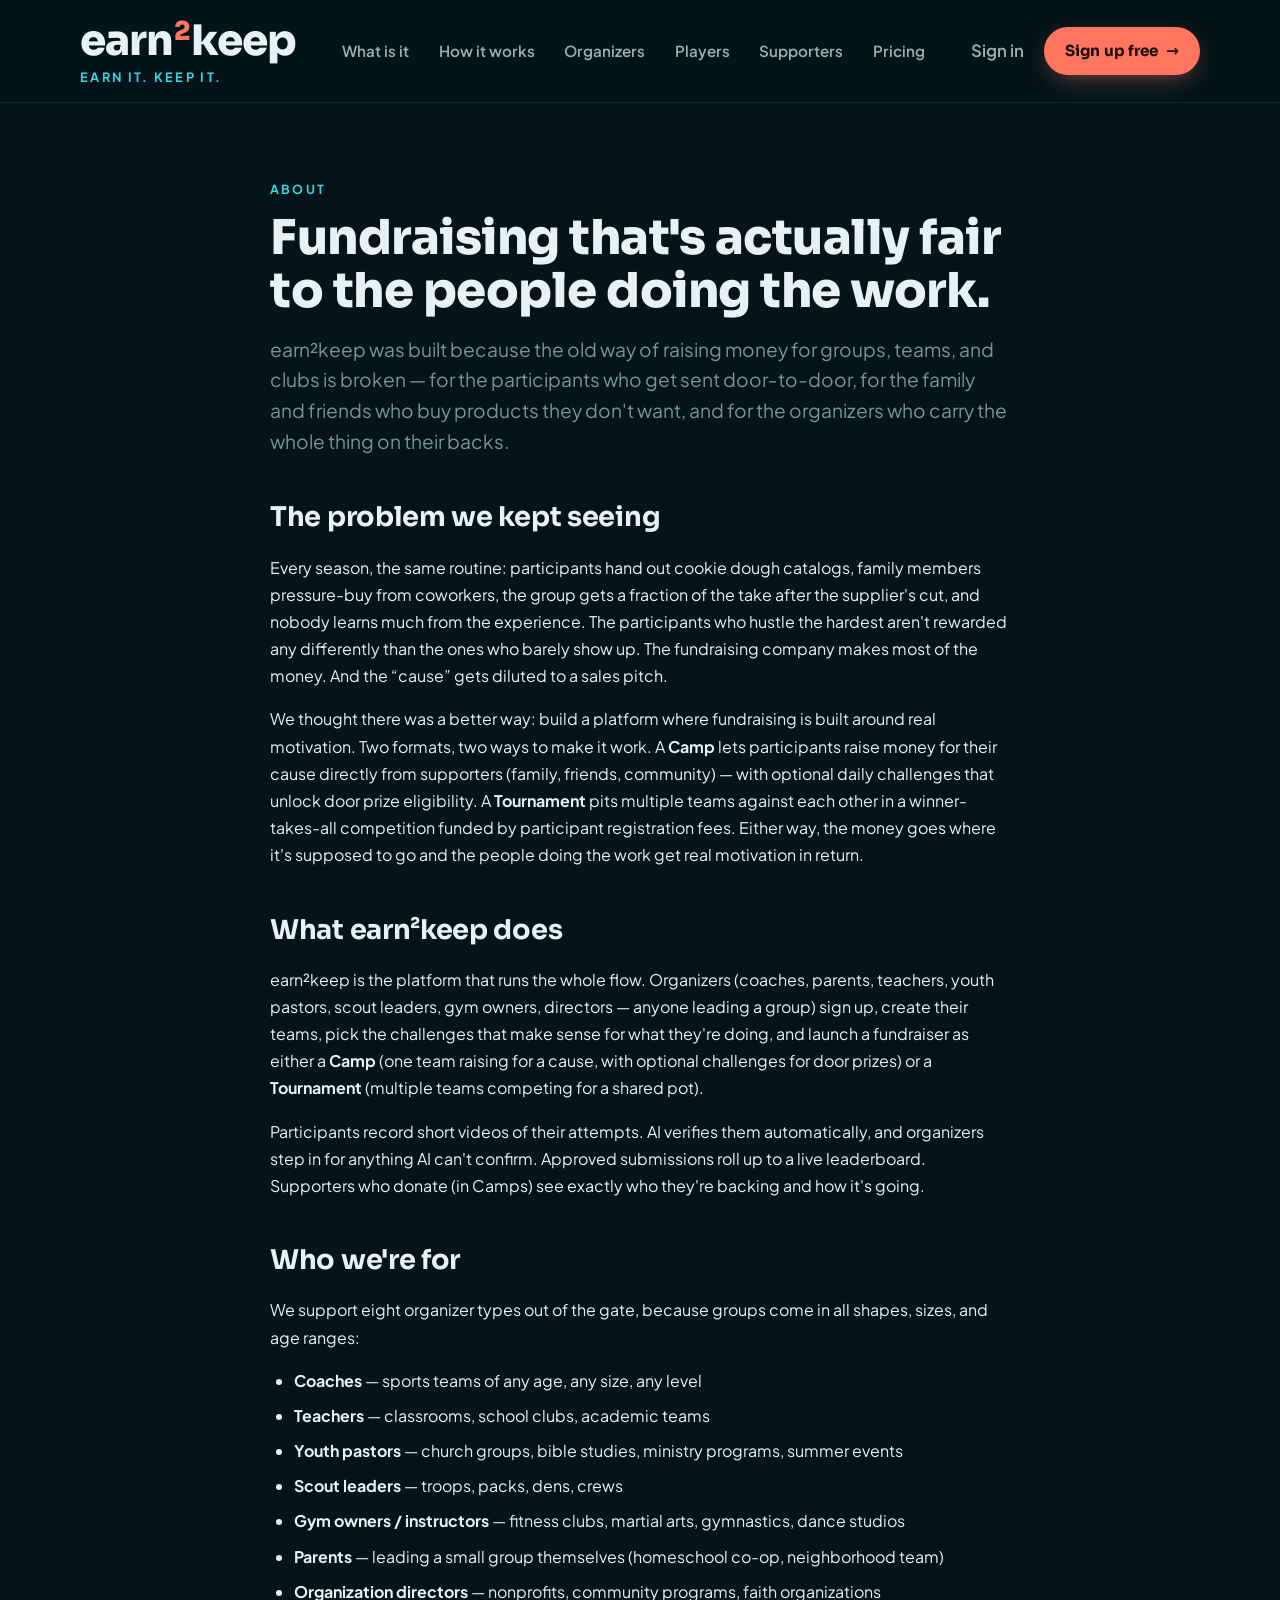
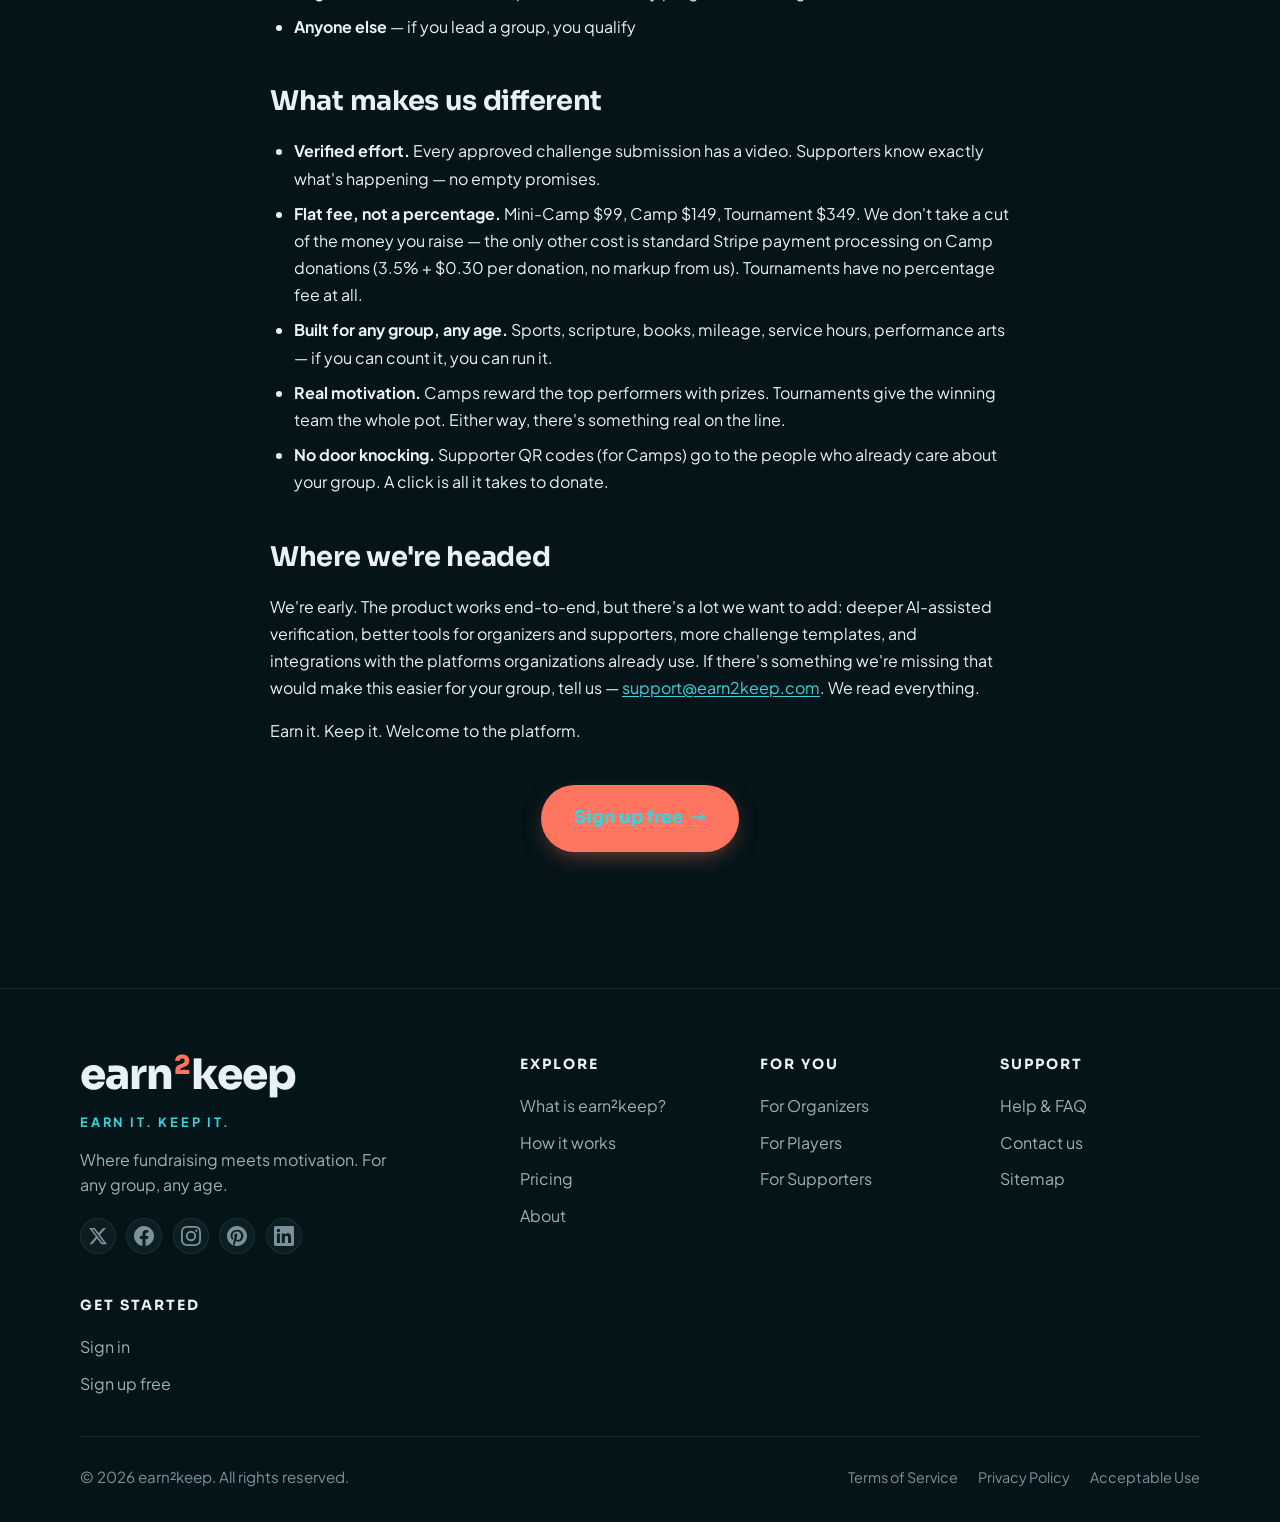
==== commit 64265df4: "Add files via upload" ====
--- a/about.html
+++ b/about.html
@@ -140,7 +140,7 @@
         <h2>What makes us different</h2>
         <ul>
           <li><strong>Verified effort.</strong> Every approved challenge submission has a video. Supporters know exactly what&apos;s happening — no empty promises.</li>
-          <li><strong>Flat fee, not a percentage.</strong> $149 for a Camp, $299 for a Tournament. We don&apos;t take a cut of the money you raise (just a 3.5% transaction &amp; hosting fee on processed funds — the same kind of payment fee any platform pays).</li>
+          <li><strong>Flat fee, not a percentage.</strong> Mini-Camp $99, Camp $149, Tournament $349. We don&apos;t take a cut of the money you raise — the only other cost is standard Stripe payment processing on Camp donations (3.5% + $0.30 per donation, no markup from us). Tournaments have no percentage fee at all.</li>
           <li><strong>Built for any group, any age.</strong> Sports, scripture, books, mileage, service hours, performance arts — if you can count it, you can run it.</li>
           <li><strong>Real motivation.</strong> Camps reward the top performers with prizes. Tournaments give the winning team the whole pot. Either way, there&apos;s something real on the line.</li>
           <li><strong>No door knocking.</strong> Supporter QR codes (for Camps) go to the people who already care about your group. A click is all it takes to donate.</li>
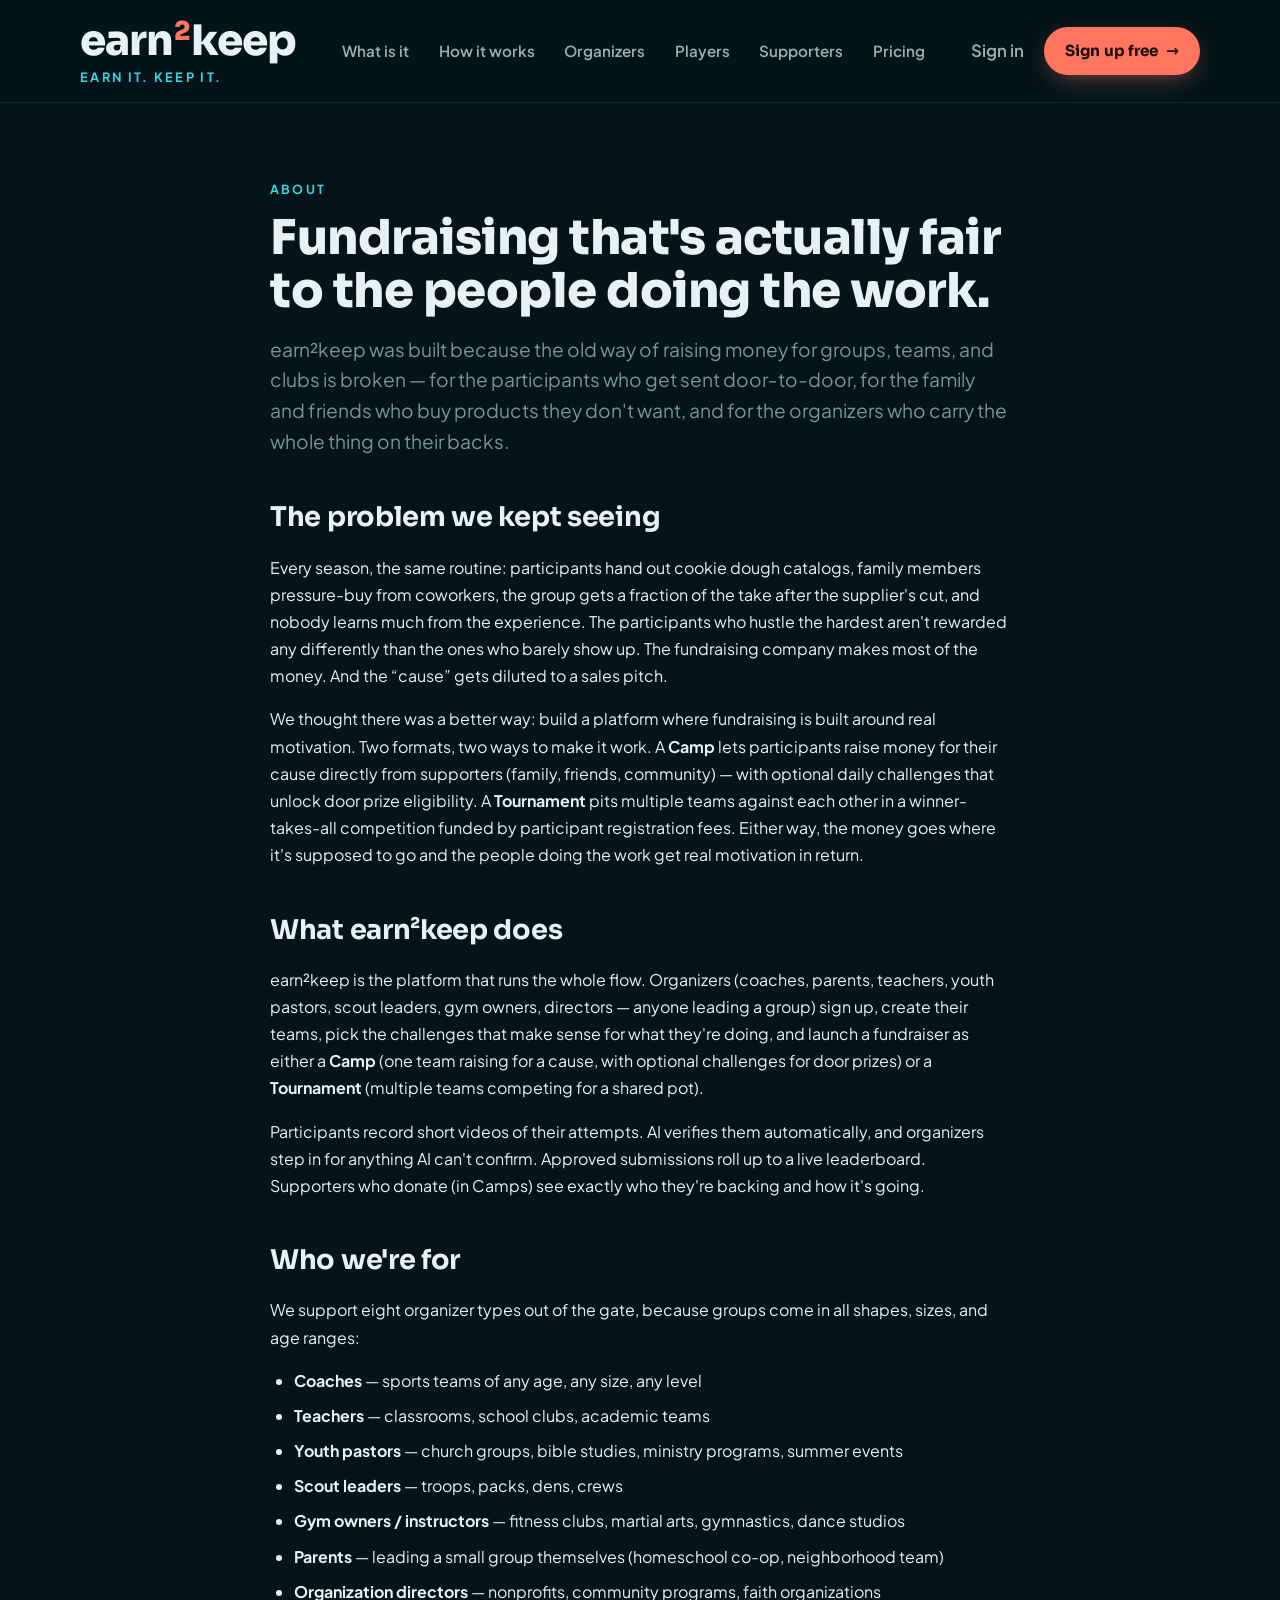
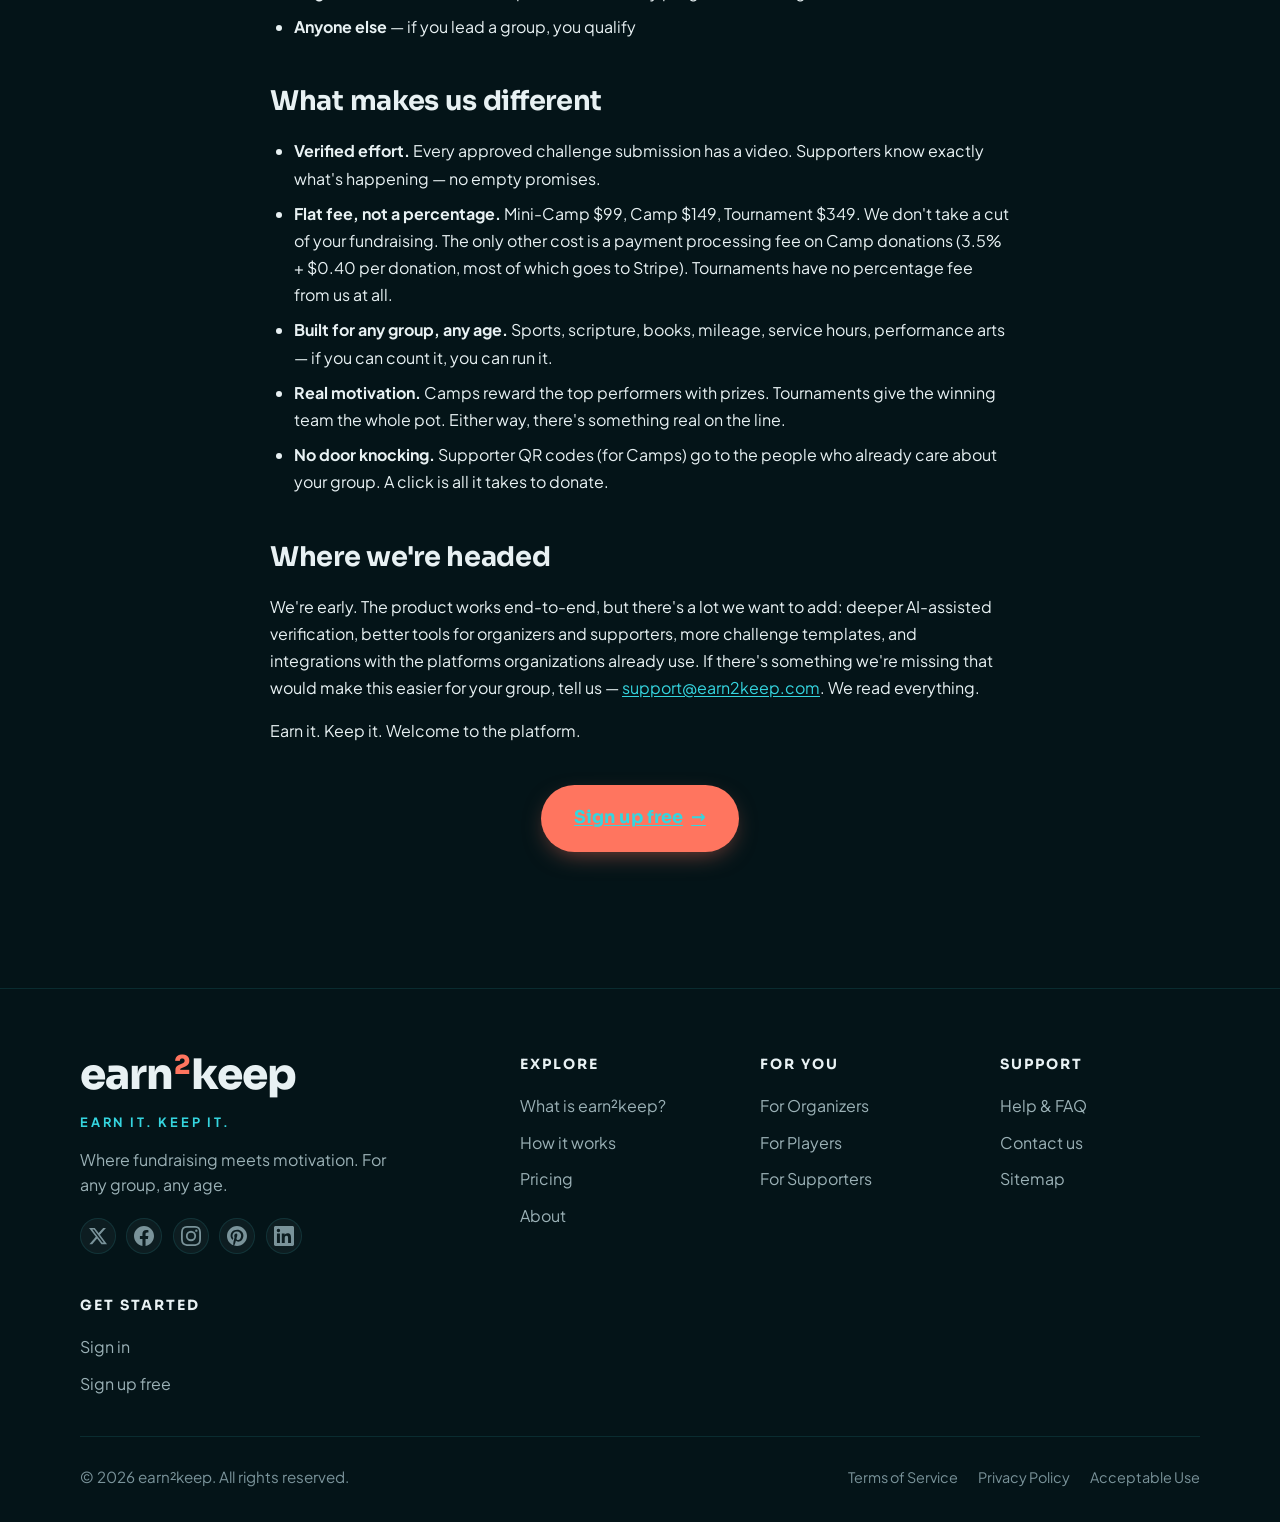
==== commit 65df4cdc: "Add files via upload" ====
--- a/about.html
+++ b/about.html
@@ -140,7 +140,7 @@
         <h2>What makes us different</h2>
         <ul>
           <li><strong>Verified effort.</strong> Every approved challenge submission has a video. Supporters know exactly what&apos;s happening — no empty promises.</li>
-          <li><strong>Flat fee, not a percentage.</strong> Mini-Camp $99, Camp $149, Tournament $349. We don&apos;t take a cut of the money you raise — the only other cost is standard Stripe payment processing on Camp donations (3.5% + $0.30 per donation, no markup from us). Tournaments have no percentage fee at all.</li>
+          <li><strong>Flat fee, not a percentage.</strong> Mini-Camp $99, Camp $149, Tournament $349. We don&apos;t take a cut of your fundraising. The only other cost is a payment processing fee on Camp donations (3.5% + $0.40 per donation, most of which goes to Stripe). Tournaments have no percentage fee from us at all.</li>
           <li><strong>Built for any group, any age.</strong> Sports, scripture, books, mileage, service hours, performance arts — if you can count it, you can run it.</li>
           <li><strong>Real motivation.</strong> Camps reward the top performers with prizes. Tournaments give the winning team the whole pot. Either way, there&apos;s something real on the line.</li>
           <li><strong>No door knocking.</strong> Supporter QR codes (for Camps) go to the people who already care about your group. A click is all it takes to donate.</li>
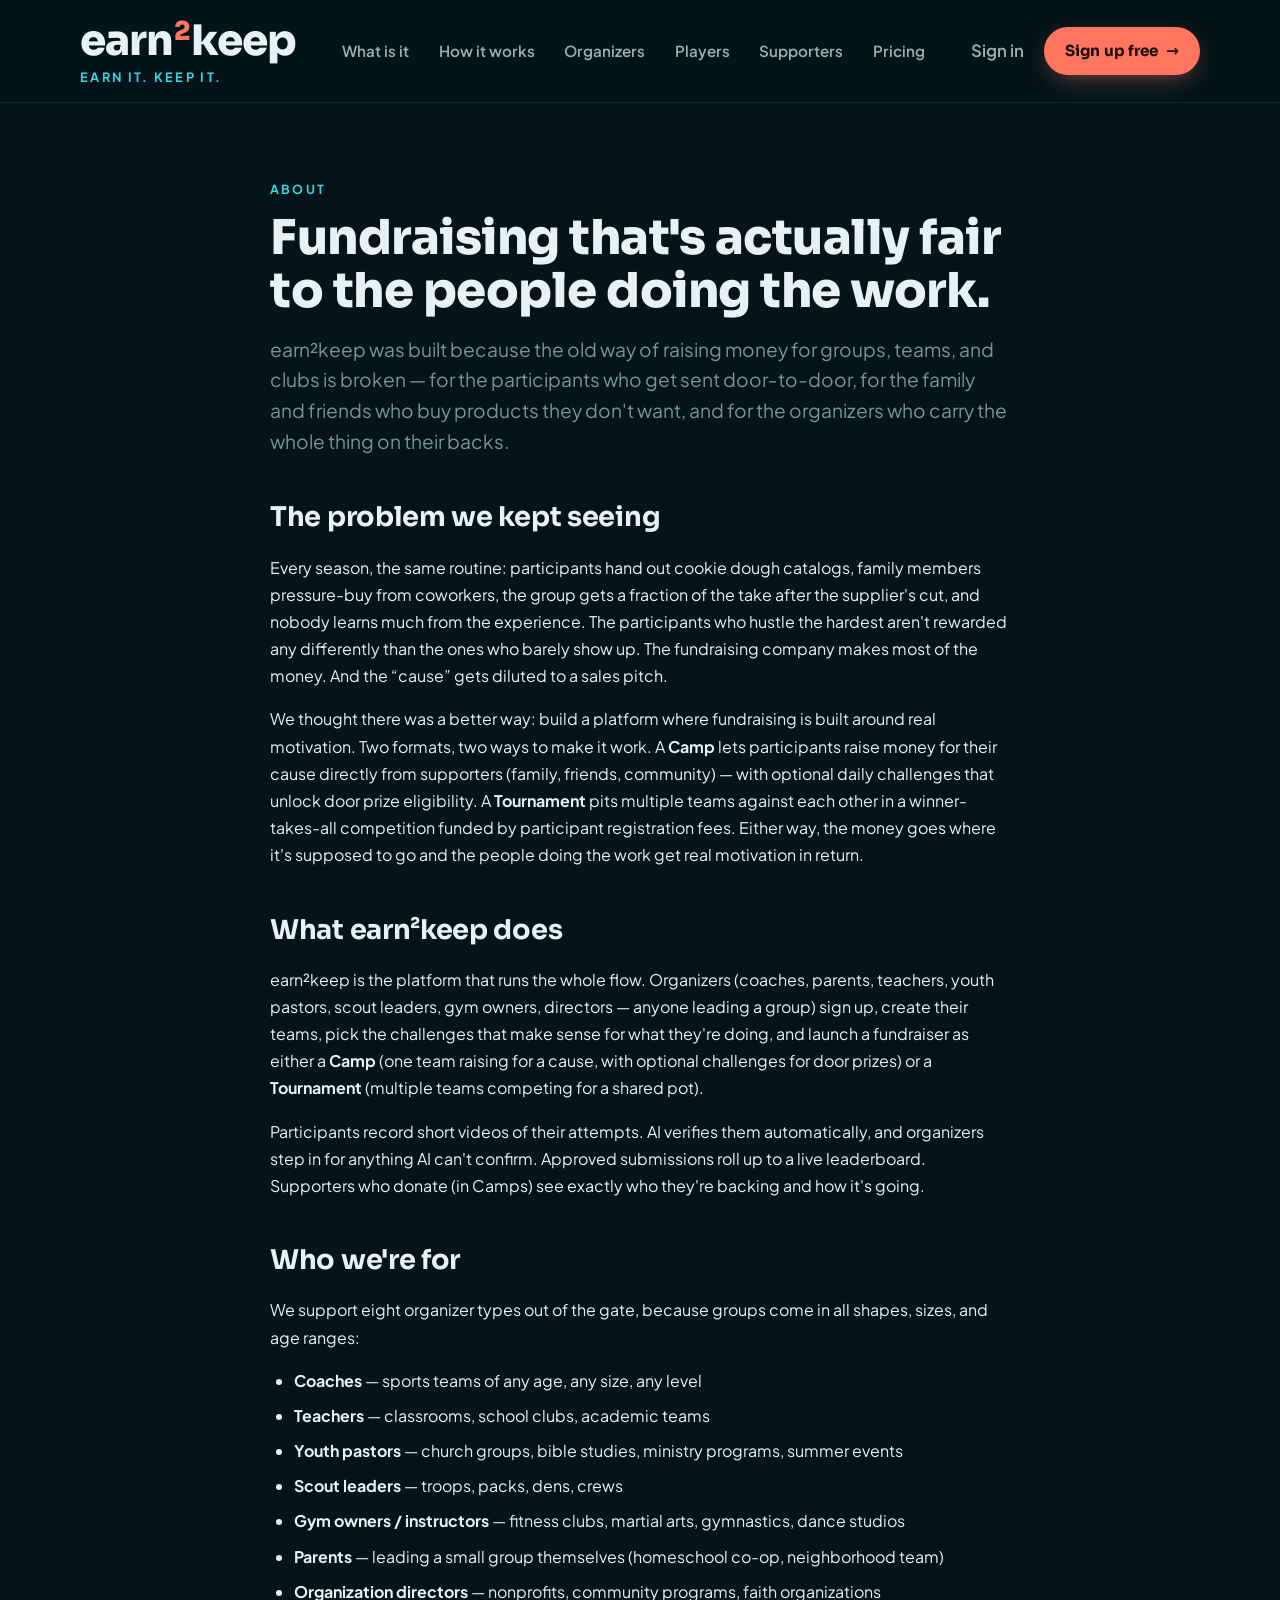
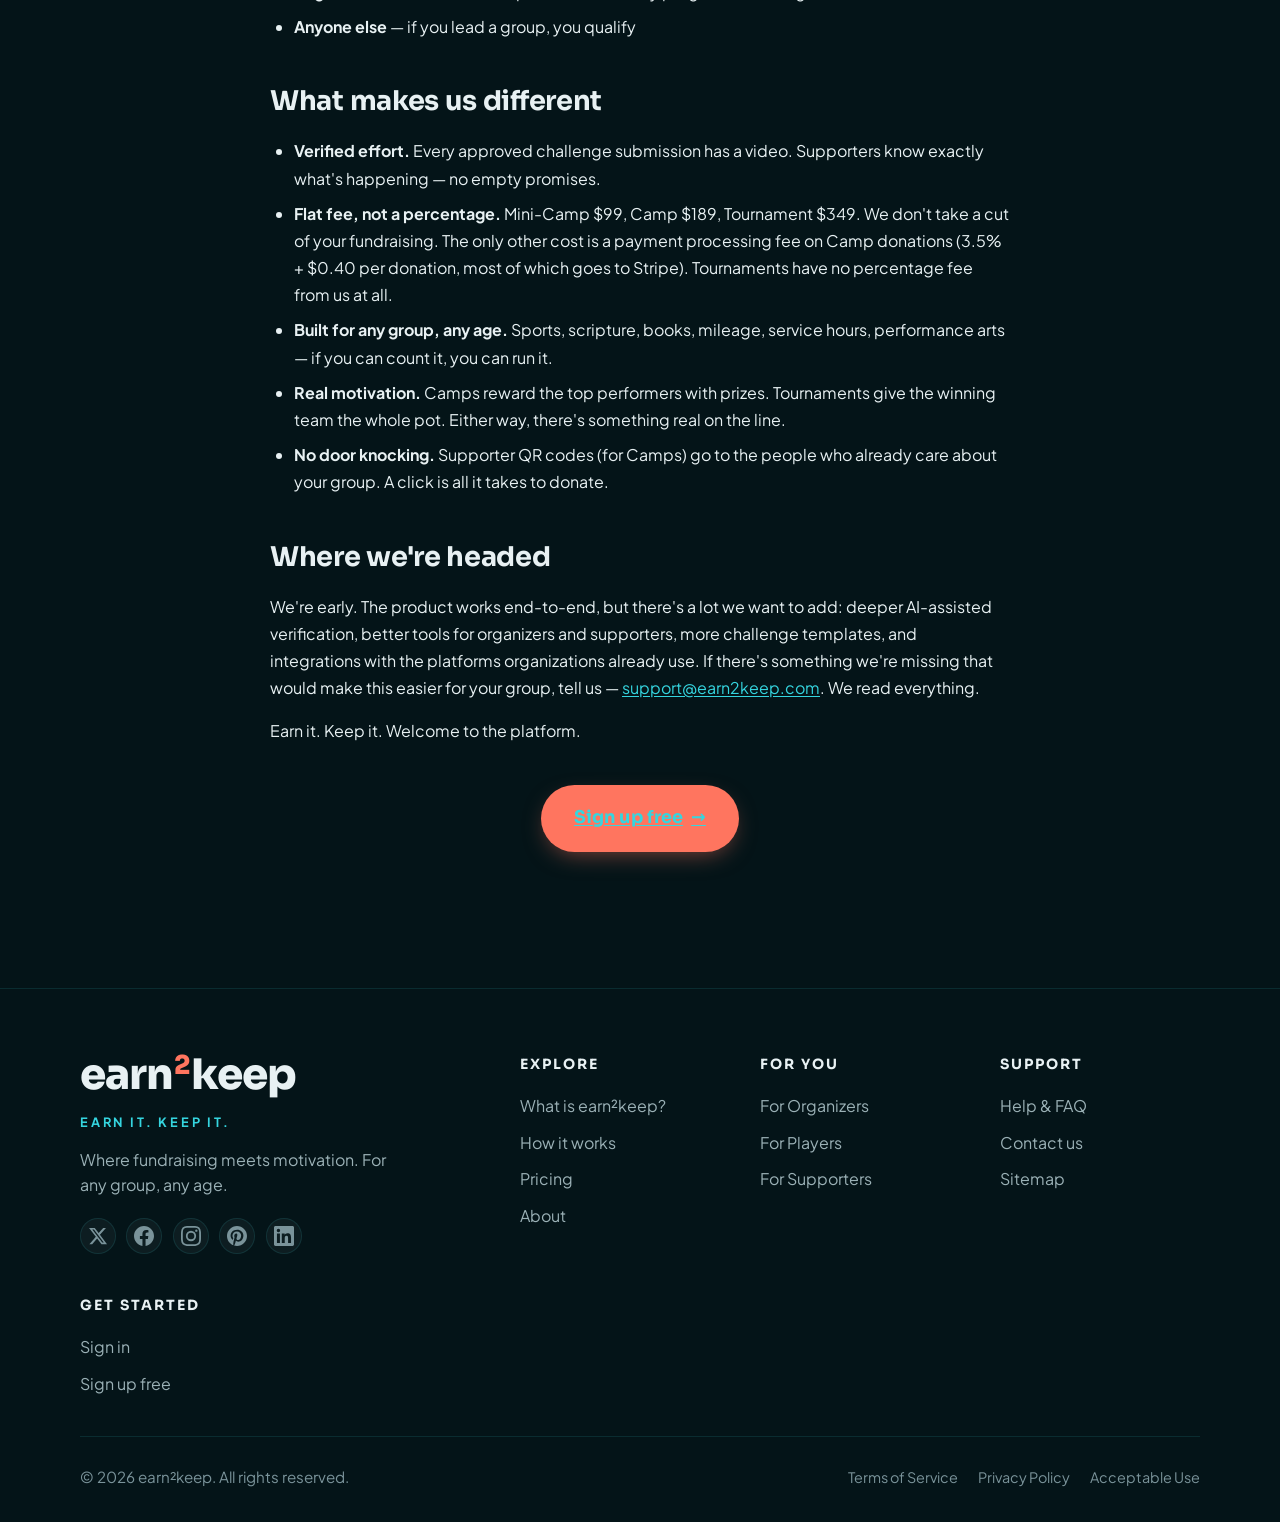
==== commit f6887957: "Add files via upload" ====
--- a/about.html
+++ b/about.html
@@ -140,7 +140,7 @@
         <h2>What makes us different</h2>
         <ul>
           <li><strong>Verified effort.</strong> Every approved challenge submission has a video. Supporters know exactly what&apos;s happening — no empty promises.</li>
-          <li><strong>Flat fee, not a percentage.</strong> Mini-Camp $99, Camp $149, Tournament $349. We don&apos;t take a cut of your fundraising. The only other cost is a payment processing fee on Camp donations (3.5% + $0.40 per donation, most of which goes to Stripe). Tournaments have no percentage fee from us at all.</li>
+          <li><strong>Flat fee, not a percentage.</strong> Mini-Camp $99, Camp $189, Tournament $349. We don&apos;t take a cut of your fundraising. The only other cost is a payment processing fee on Camp donations (3.5% + $0.40 per donation, most of which goes to Stripe). Tournaments have no percentage fee from us at all.</li>
           <li><strong>Built for any group, any age.</strong> Sports, scripture, books, mileage, service hours, performance arts — if you can count it, you can run it.</li>
           <li><strong>Real motivation.</strong> Camps reward the top performers with prizes. Tournaments give the winning team the whole pot. Either way, there&apos;s something real on the line.</li>
           <li><strong>No door knocking.</strong> Supporter QR codes (for Camps) go to the people who already care about your group. A click is all it takes to donate.</li>
--- a/styles.css
+++ b/styles.css
@@ -943,6 +943,70 @@
   line-height: 1.5;
 }
 
+/* ============================================================
+   PRICING — 3-column desktop layout + featured-tier emphasis
+   ============================================================ */
+
+/* Force exactly 3 columns at desktop (overrides .event-grid's auto-fit) */
+@media (min-width: 960px) {
+  .pricing-section .event-grid {
+    grid-template-columns: repeat(3, 1fr);
+    align-items: stretch;
+  }
+}
+
+/* Subtle radial gradient on every pricing card — atmosphere instead of flat dark */
+.pricing-section .event-card {
+  background:
+    radial-gradient(ellipse 80% 60% at 50% 0%, rgba(53, 213, 223, 0.05), transparent 70%),
+    var(--e2k-bg-3);
+}
+
+.pricing-section .event-card.pricing-tournament {
+  background:
+    radial-gradient(ellipse 80% 60% at 50% 0%, rgba(255, 117, 95, 0.05), transparent 70%),
+    var(--e2k-bg-3);
+}
+
+/* Featured tier (Camp) — cyan glow, lifted shadow, persistent emphasis */
+.pricing-section .event-card.featured {
+  border-color: rgba(53, 213, 223, 0.42);
+  background:
+    radial-gradient(ellipse 80% 60% at 50% 0%, rgba(53, 213, 223, 0.13), transparent 70%),
+    var(--e2k-bg-3);
+  box-shadow:
+    0 0 0 1px rgba(53, 213, 223, 0.18),
+    0 24px 48px -28px rgba(53, 213, 223, 0.45);
+}
+.pricing-section .event-card.featured::before {
+  height: 3px;
+  opacity: 1;
+}
+.pricing-section .event-card.featured:hover {
+  border-color: rgba(53, 213, 223, 0.58);
+  box-shadow:
+    0 0 0 1px rgba(53, 213, 223, 0.32),
+    0 28px 56px -28px rgba(53, 213, 223, 0.6);
+}
+
+/* "Most Popular" pill badge in the featured card's top-right */
+.pricing-badge {
+  position: absolute;
+  top: 1.1rem;
+  right: 1.1rem;
+  background: var(--e2k-cyan);
+  color: var(--e2k-bg);
+  font-family: var(--font-body);
+  font-size: 0.68rem;
+  font-weight: 700;
+  letter-spacing: 0.12em;
+  text-transform: uppercase;
+  padding: 0.32rem 0.72rem;
+  border-radius: 999px;
+  z-index: 2;
+  box-shadow: 0 4px 14px -4px rgba(53, 213, 223, 0.45);
+}
+
 /* ---------- Inline CTA (mid-page conversion points) ---------- */
 .inline-cta {
   margin-top: clamp(3rem, 5vw, 4rem);
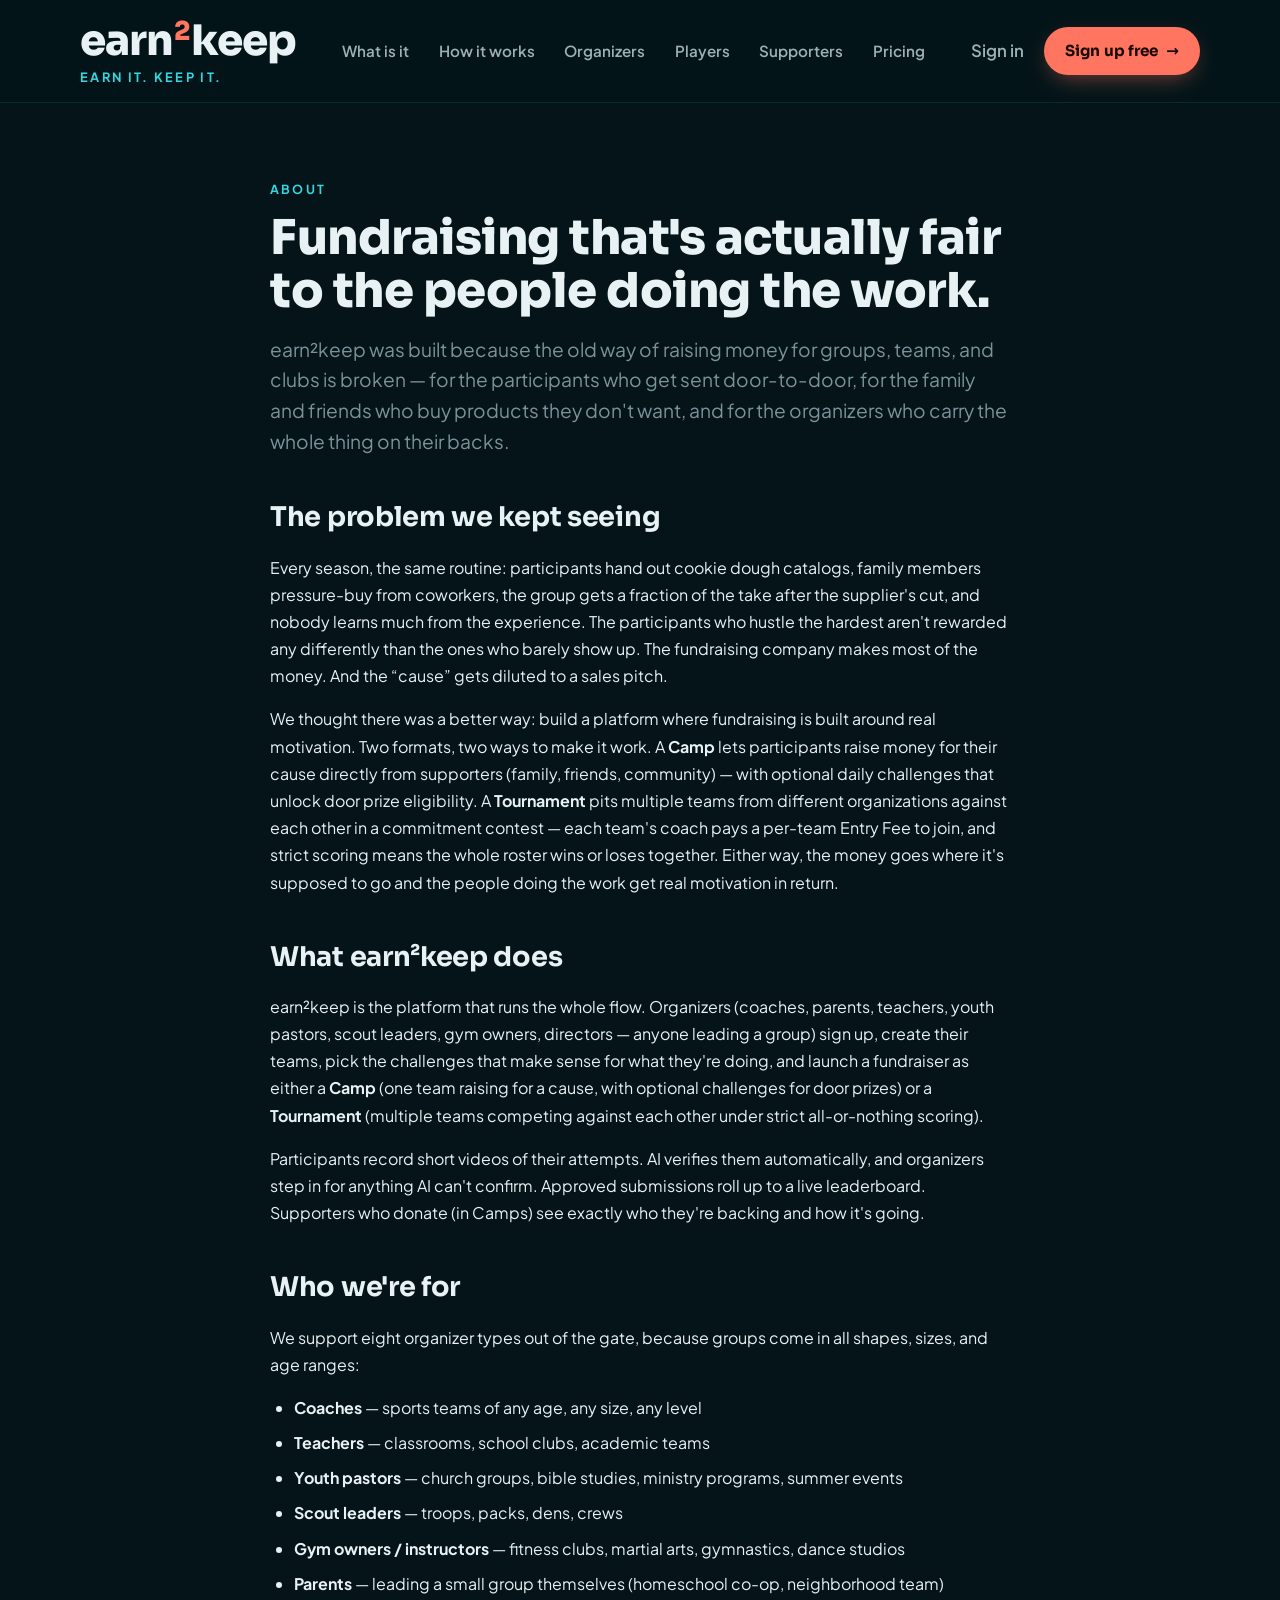
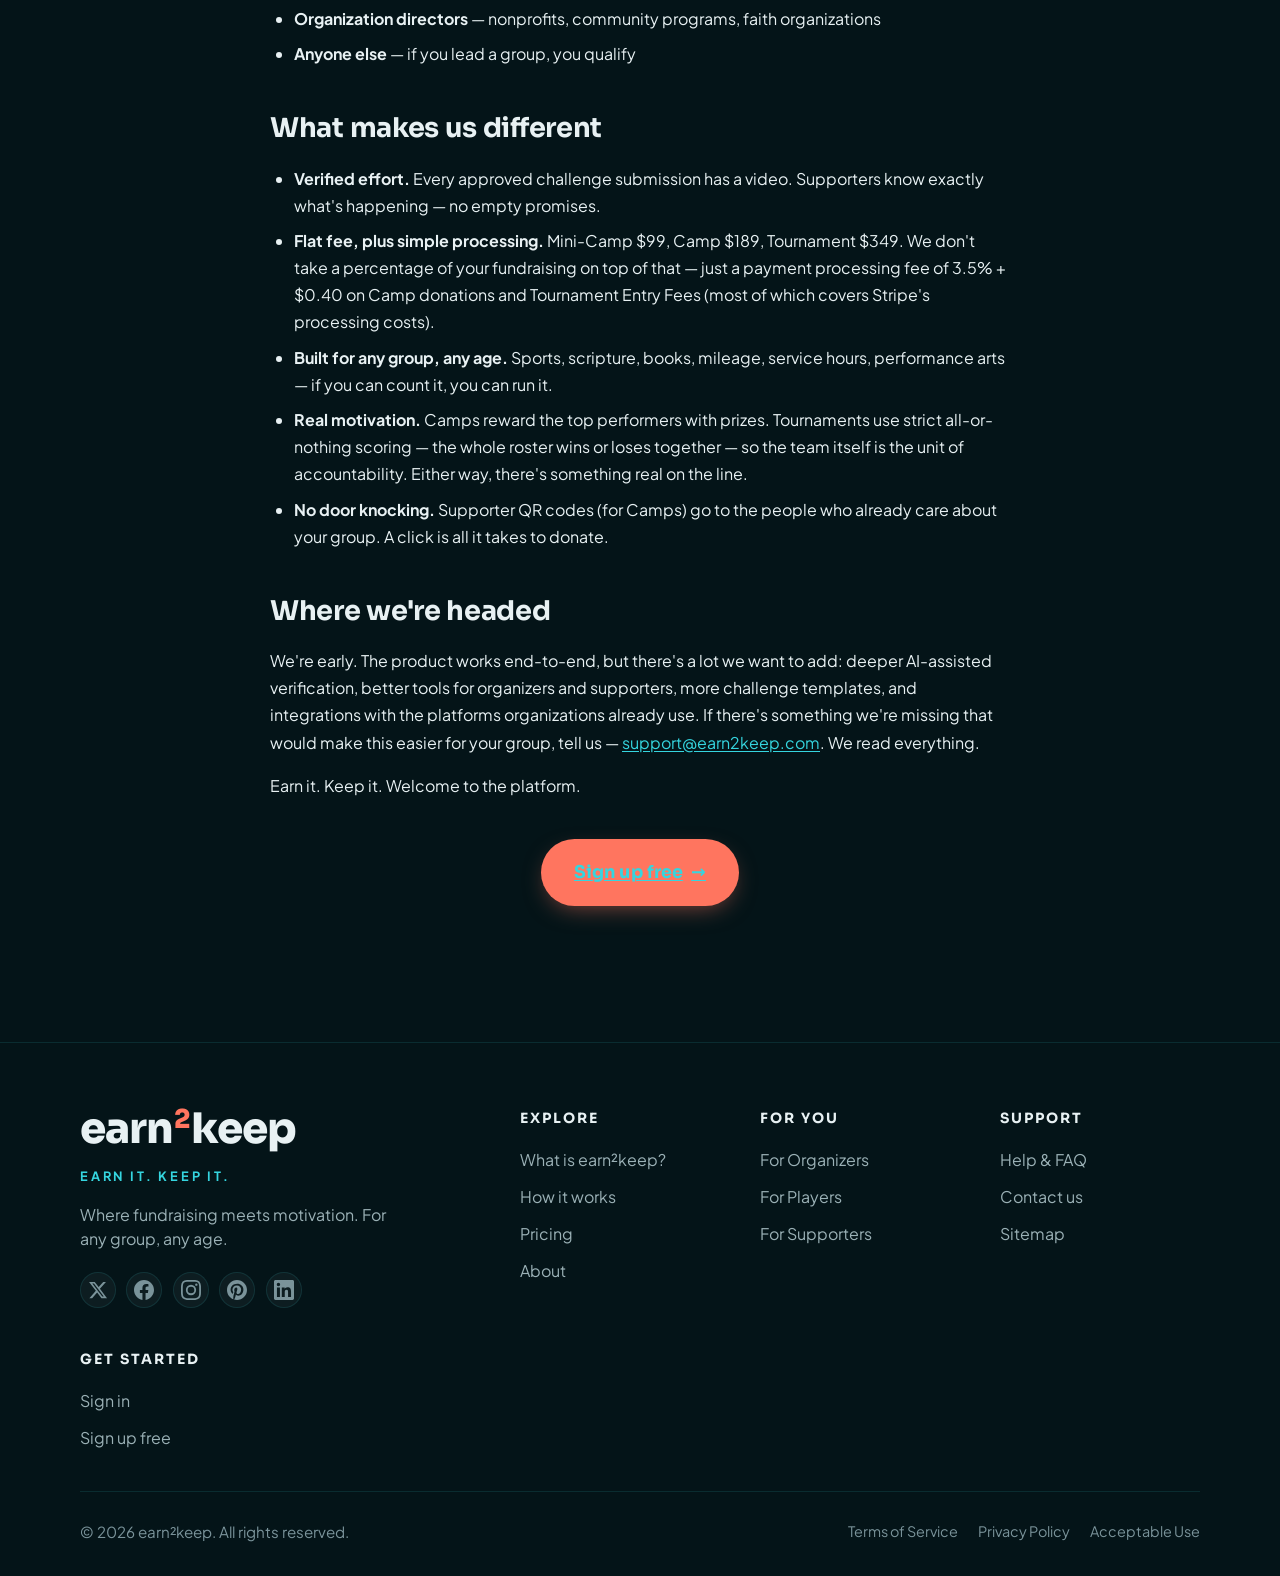
==== commit 9da998de: "Add files via upload" ====
--- a/about.html
+++ b/about.html
@@ -90,10 +90,12 @@
           work. A <strong>Camp</strong> lets participants raise money for
           their cause directly from supporters (family, friends, community) —
           with optional daily challenges that unlock door prize eligibility. A
-          <strong>Tournament</strong> pits multiple teams against each other in
-          a winner-takes-all competition funded by participant registration
-          fees. Either way, the money goes where it&apos;s supposed to go and
-          the people doing the work get real motivation in return.
+          <strong>Tournament</strong> pits multiple teams from different
+          organizations against each other in a commitment contest — each
+          team's coach pays a per-team Entry Fee to join, and strict scoring
+          means the whole roster wins or loses together. Either way, the
+          money goes where it&apos;s supposed to go and the people doing the
+          work get real motivation in return.
         </p>
       </section>
 
@@ -107,7 +109,7 @@
           doing, and launch a fundraiser as either a <strong>Camp</strong>
           (one team raising for a cause, with optional challenges for door
           prizes) or a <strong>Tournament</strong> (multiple teams competing
-          for a shared pot).
+          against each other under strict all-or-nothing scoring).
         </p>
         <p>
           Participants record short videos of their attempts. AI verifies them
@@ -140,9 +142,9 @@
         <h2>What makes us different</h2>
         <ul>
           <li><strong>Verified effort.</strong> Every approved challenge submission has a video. Supporters know exactly what&apos;s happening — no empty promises.</li>
-          <li><strong>Flat fee, not a percentage.</strong> Mini-Camp $99, Camp $189, Tournament $349. We don&apos;t take a cut of your fundraising. The only other cost is a payment processing fee on Camp donations (3.5% + $0.40 per donation, most of which goes to Stripe). Tournaments have no percentage fee from us at all.</li>
+          <li><strong>Flat fee, plus simple processing.</strong> Mini-Camp $99, Camp $189, Tournament $349. We don&apos;t take a percentage of your fundraising on top of that — just a payment processing fee of 3.5% + $0.40 on Camp donations and Tournament Entry Fees (most of which covers Stripe&apos;s processing costs).</li>
           <li><strong>Built for any group, any age.</strong> Sports, scripture, books, mileage, service hours, performance arts — if you can count it, you can run it.</li>
-          <li><strong>Real motivation.</strong> Camps reward the top performers with prizes. Tournaments give the winning team the whole pot. Either way, there&apos;s something real on the line.</li>
+          <li><strong>Real motivation.</strong> Camps reward the top performers with prizes. Tournaments use strict all-or-nothing scoring — the whole roster wins or loses together — so the team itself is the unit of accountability. Either way, there&apos;s something real on the line.</li>
           <li><strong>No door knocking.</strong> Supporter QR codes (for Camps) go to the people who already care about your group. A click is all it takes to donate.</li>
         </ul>
       </section>
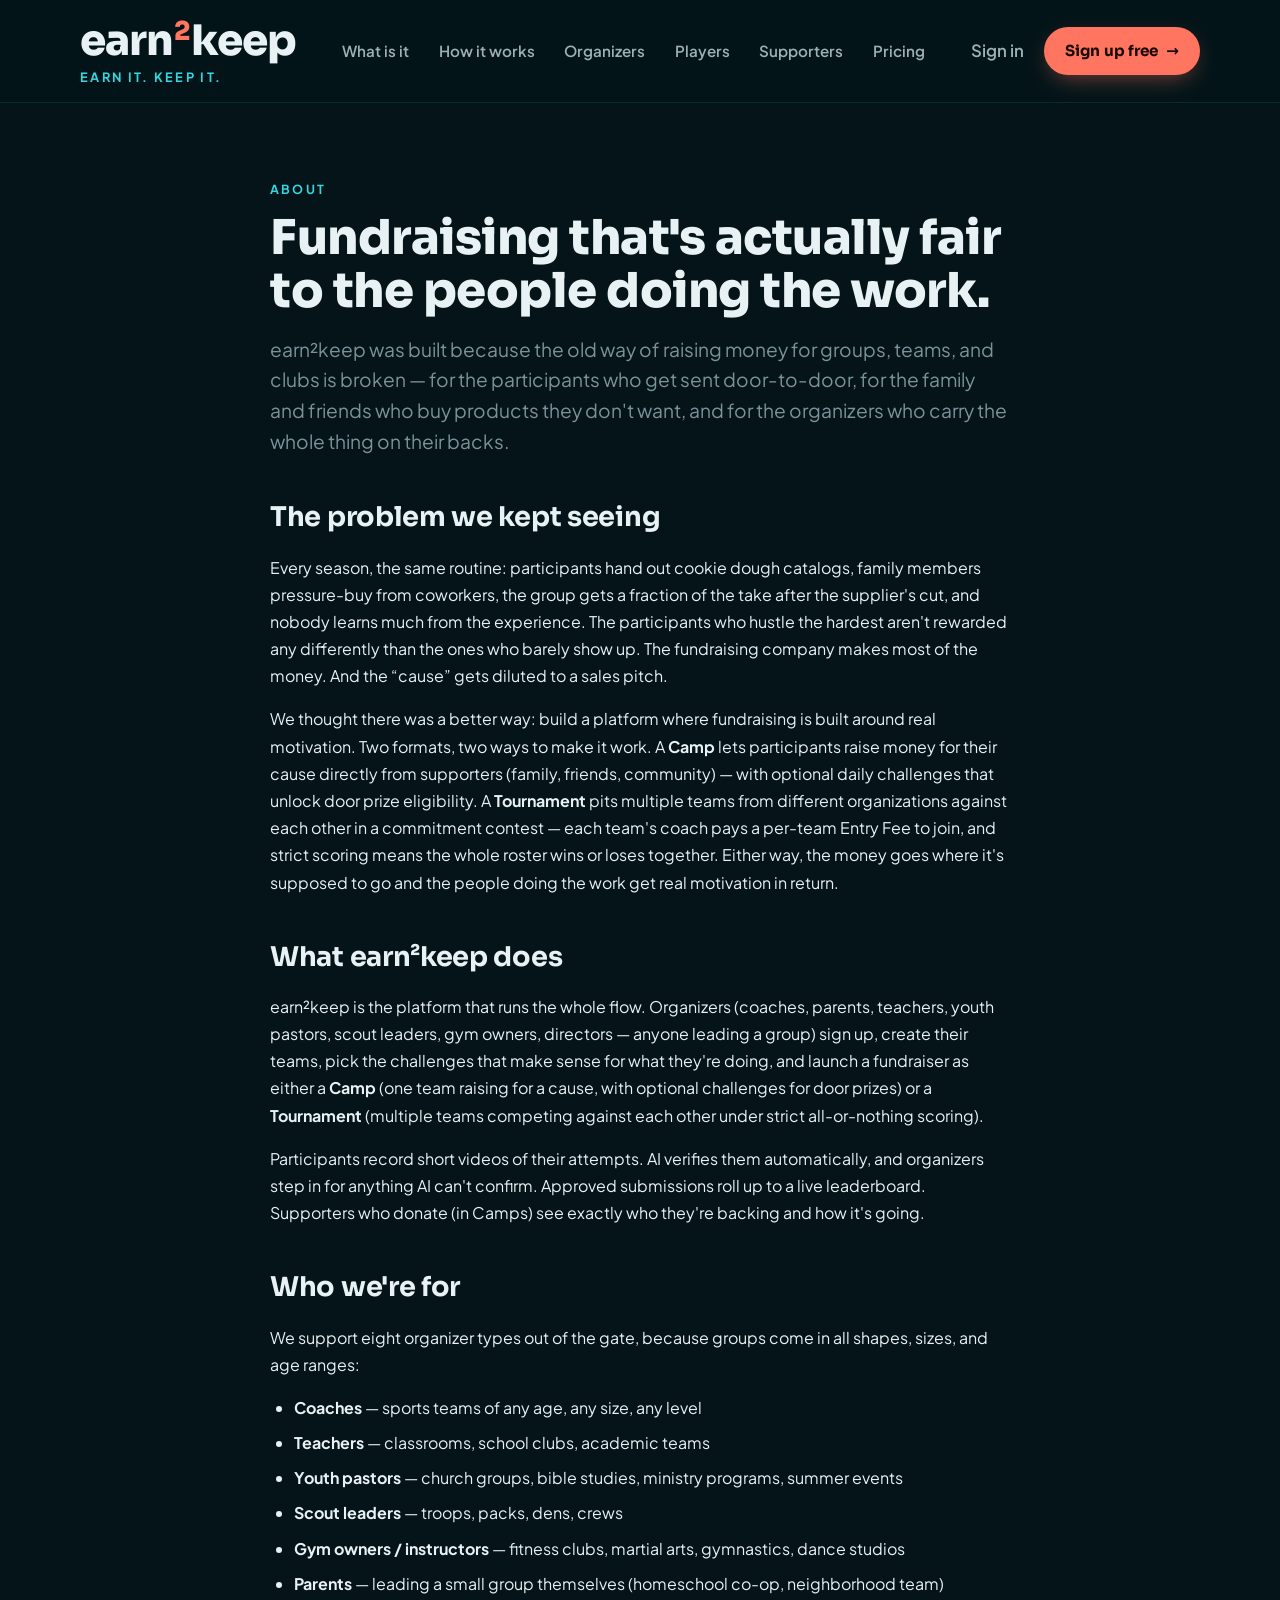
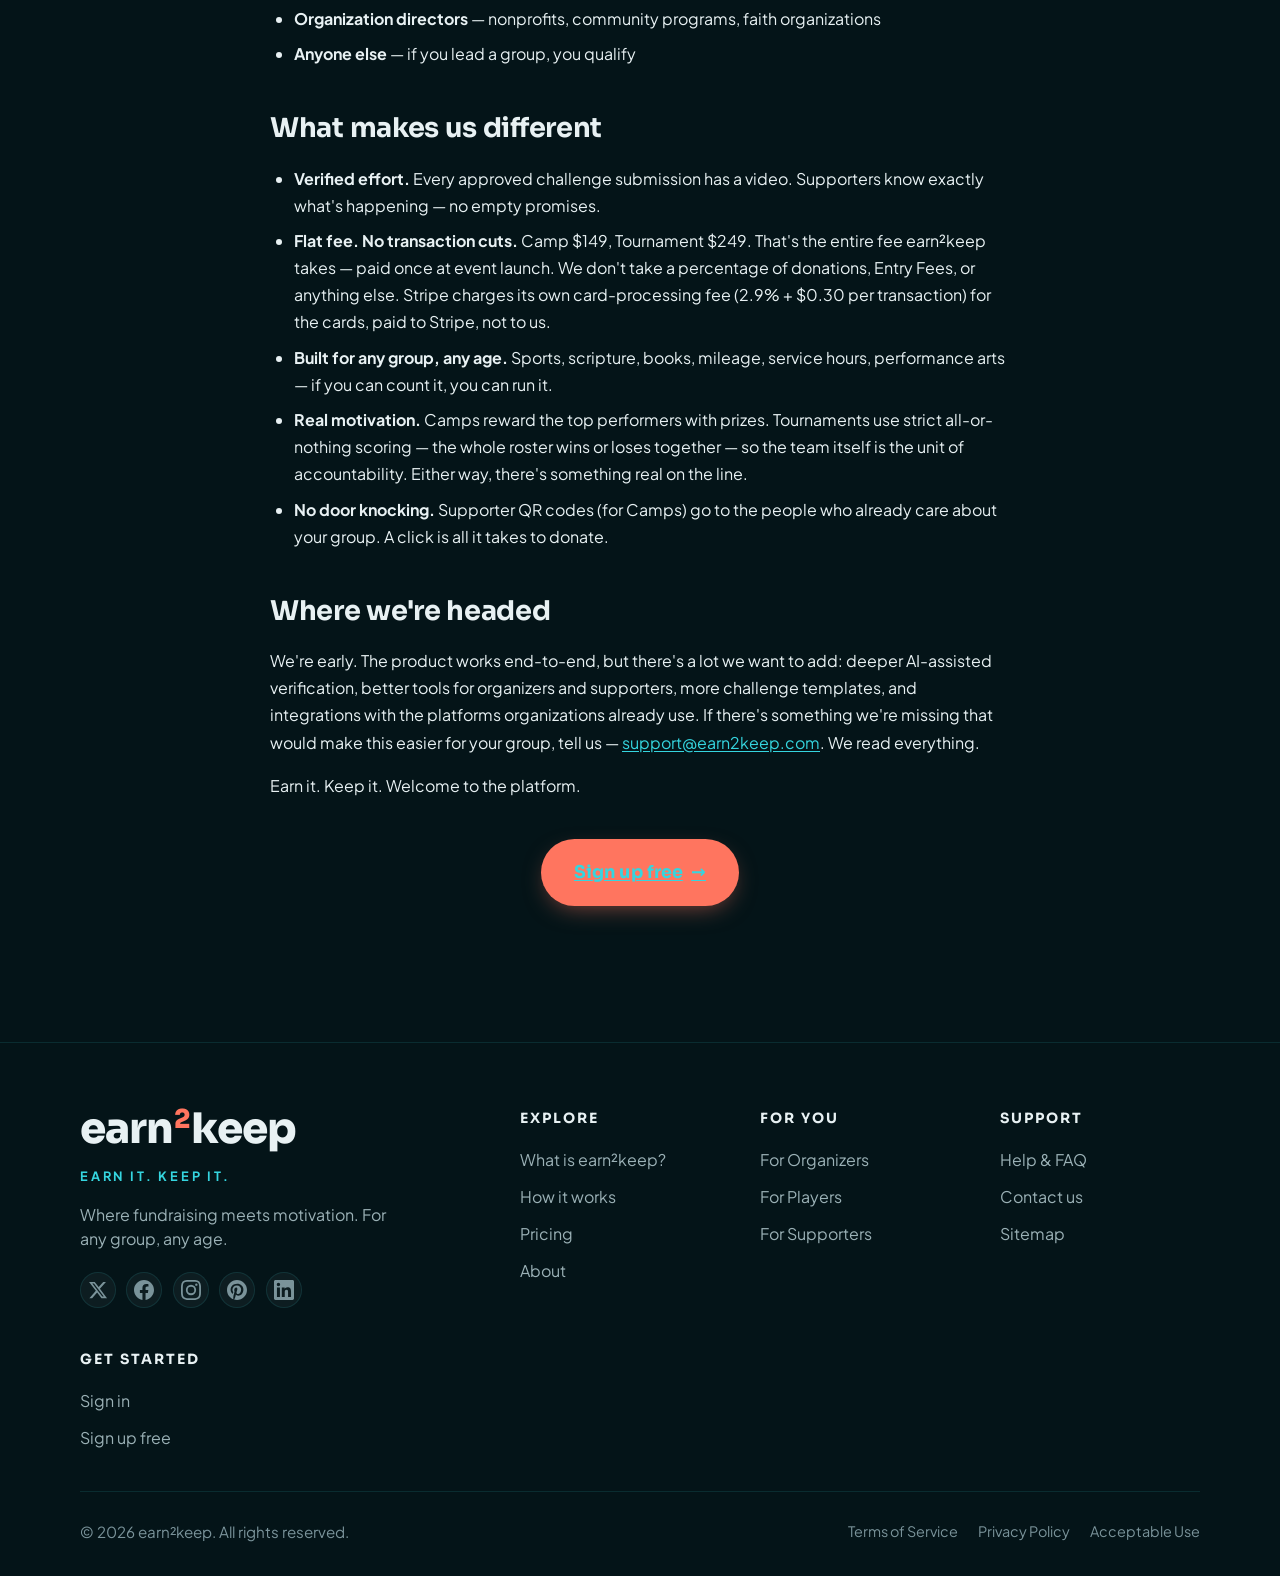
==== commit a7e09230: "Add files via upload" ====
--- a/about.html
+++ b/about.html
@@ -142,7 +142,7 @@
         <h2>What makes us different</h2>
         <ul>
           <li><strong>Verified effort.</strong> Every approved challenge submission has a video. Supporters know exactly what&apos;s happening — no empty promises.</li>
-          <li><strong>Flat fee, plus simple processing.</strong> Mini-Camp $99, Camp $189, Tournament $349. We don&apos;t take a percentage of your fundraising on top of that — just a payment processing fee of 3.5% + $0.40 on Camp donations and Tournament Entry Fees (most of which covers Stripe&apos;s processing costs).</li>
+          <li><strong>Flat fee. No transaction cuts.</strong> Camp $149, Tournament $249. That&apos;s the entire fee earn²keep takes &mdash; paid once at event launch. We don&apos;t take a percentage of donations, Entry Fees, or anything else. Stripe charges its own card-processing fee (2.9% + $0.30 per transaction) for the cards, paid to Stripe, not to us.</li>
           <li><strong>Built for any group, any age.</strong> Sports, scripture, books, mileage, service hours, performance arts — if you can count it, you can run it.</li>
           <li><strong>Real motivation.</strong> Camps reward the top performers with prizes. Tournaments use strict all-or-nothing scoring — the whole roster wins or loses together — so the team itself is the unit of accountability. Either way, there&apos;s something real on the line.</li>
           <li><strong>No door knocking.</strong> Supporter QR codes (for Camps) go to the people who already care about your group. A click is all it takes to donate.</li>
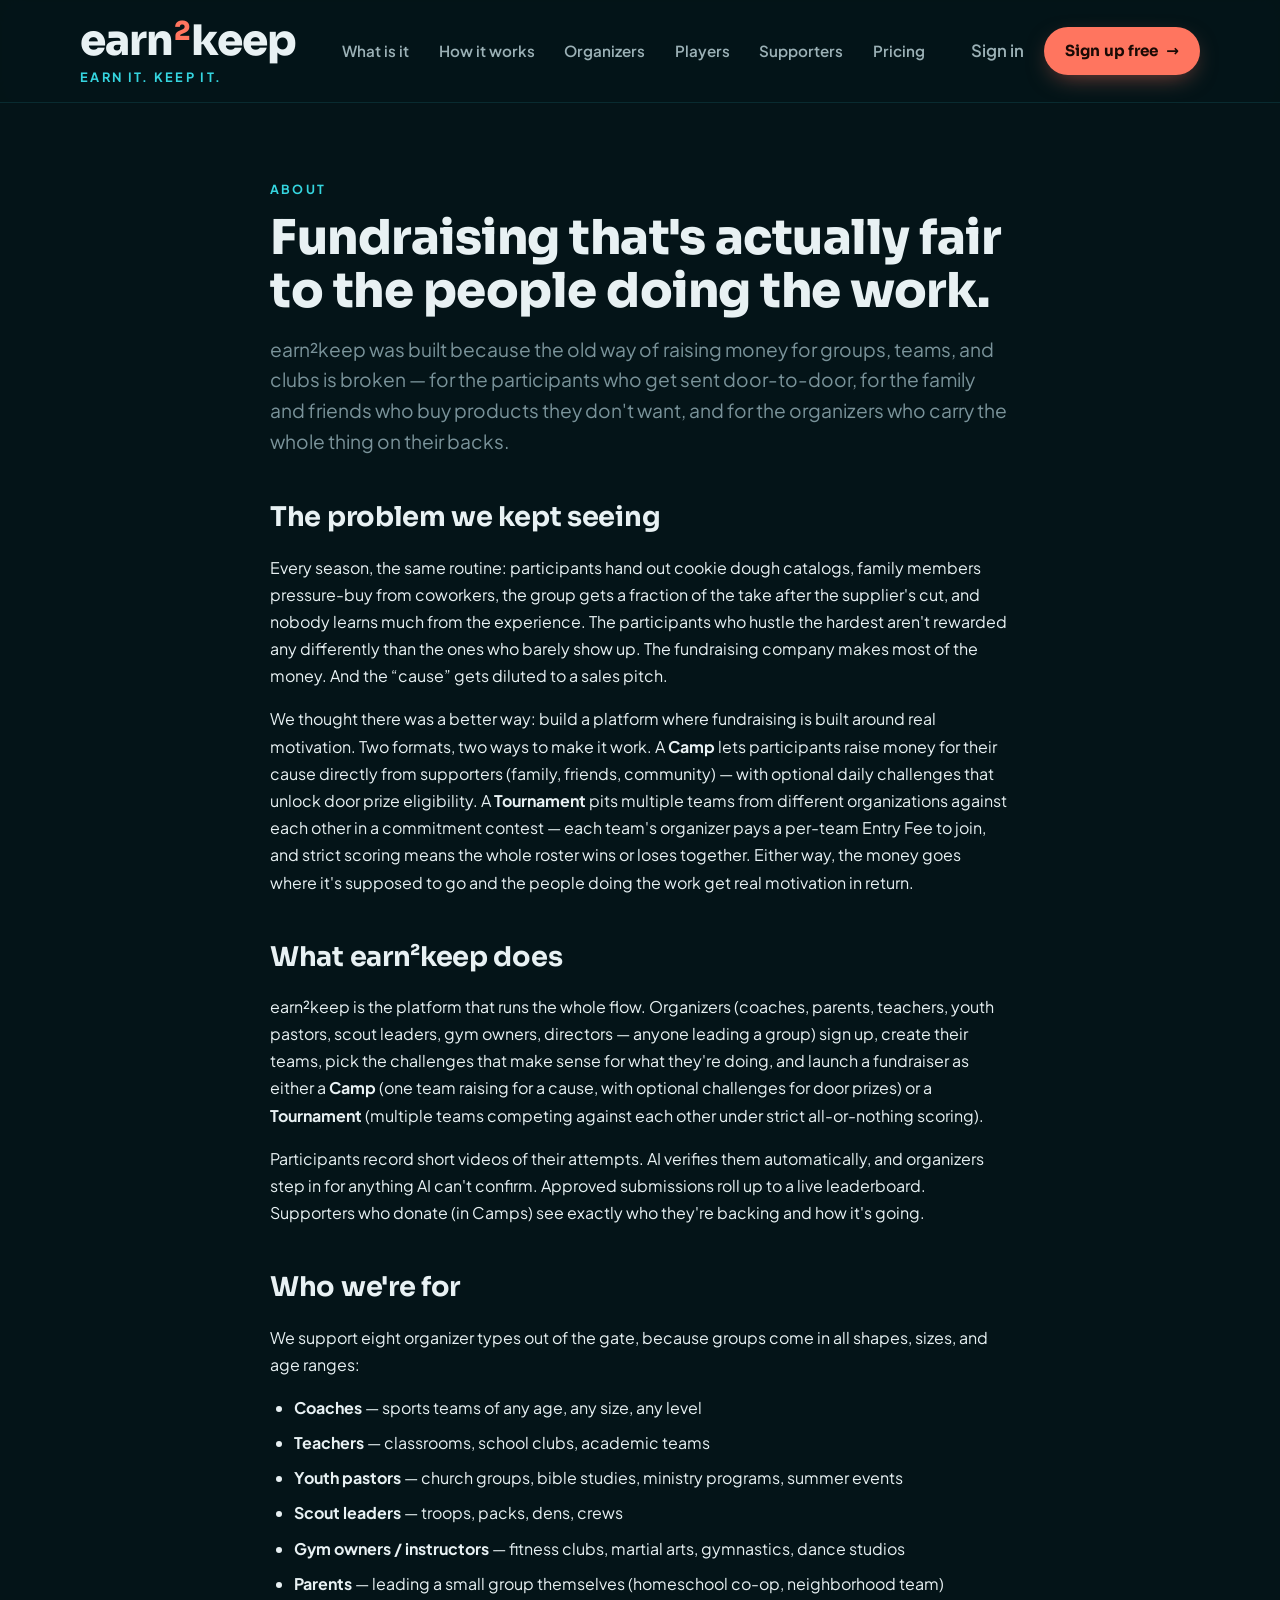
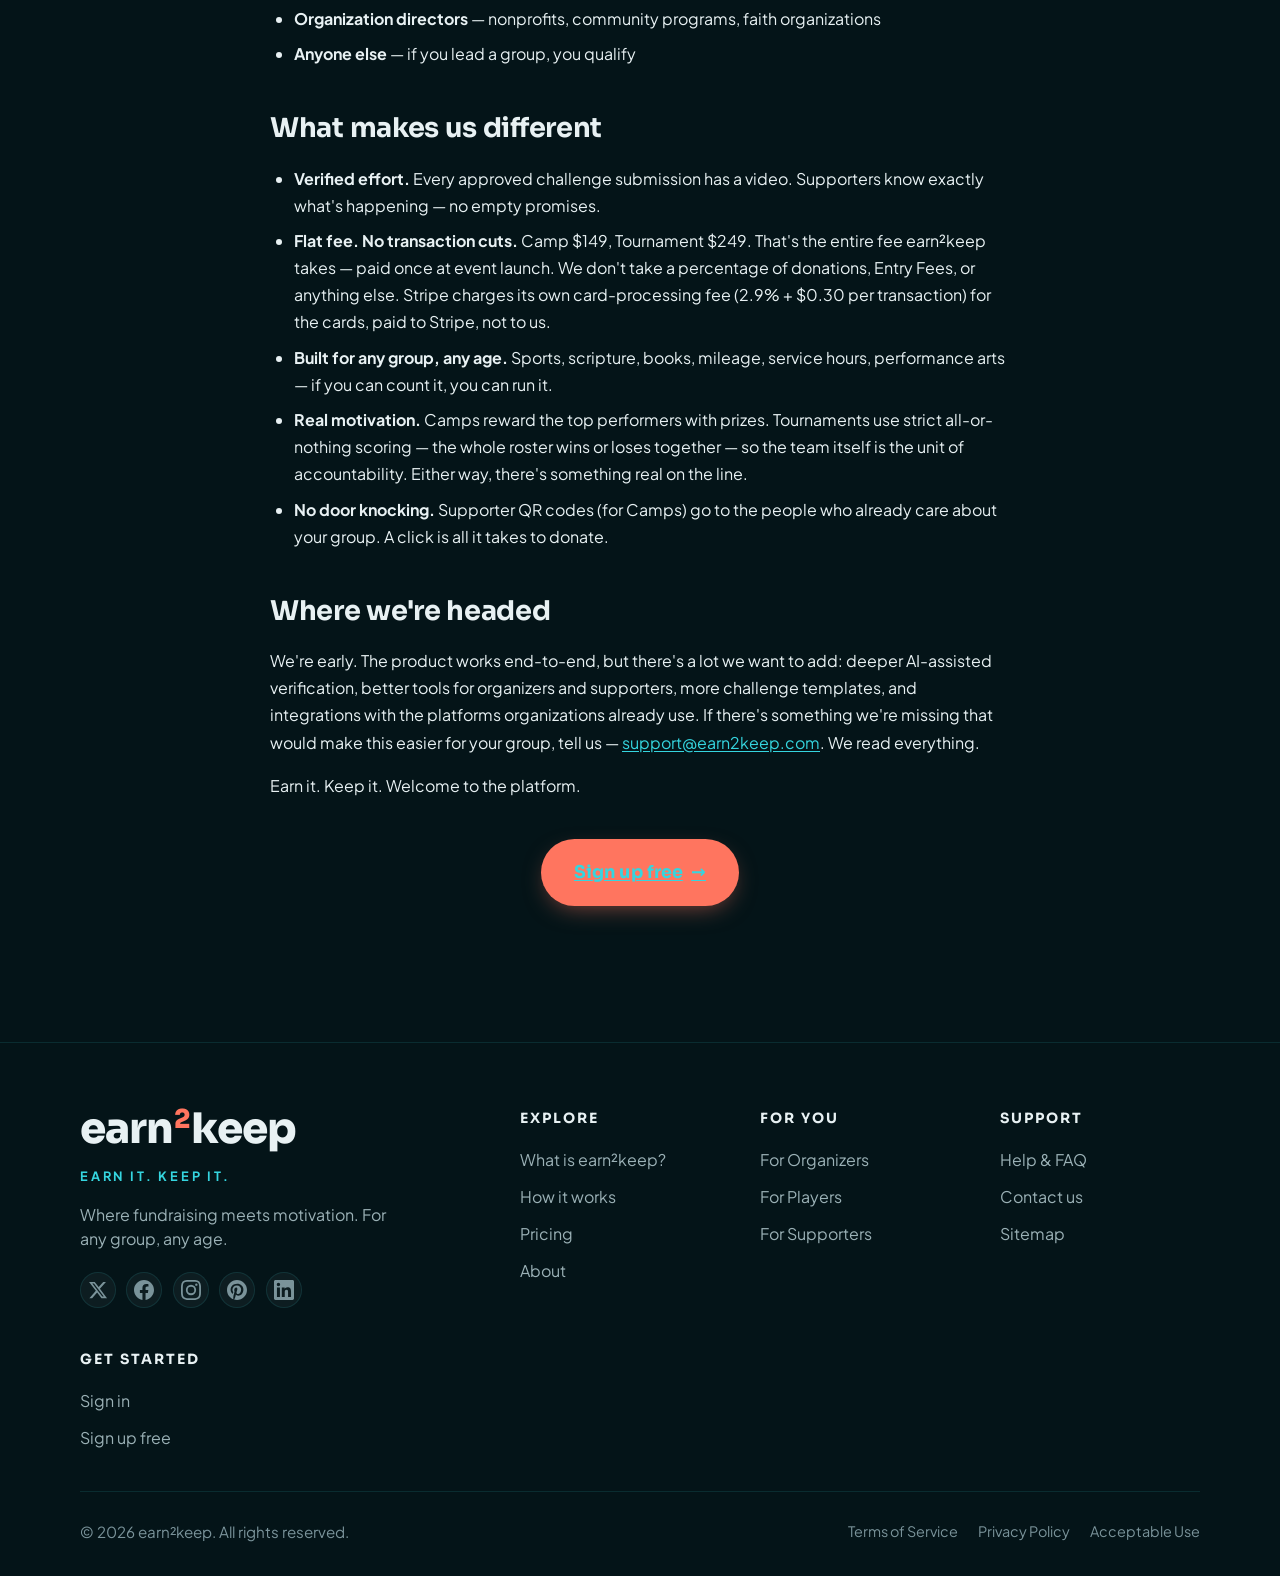
==== commit bd99f258: "Add files via upload" ====
--- a/about.html
+++ b/about.html
@@ -92,7 +92,7 @@
           with optional daily challenges that unlock door prize eligibility. A
           <strong>Tournament</strong> pits multiple teams from different
           organizations against each other in a commitment contest — each
-          team's coach pays a per-team Entry Fee to join, and strict scoring
+          team's organizer pays a per-team Entry Fee to join, and strict scoring
           means the whole roster wins or loses together. Either way, the
           money goes where it&apos;s supposed to go and the people doing the
           work get real motivation in return.
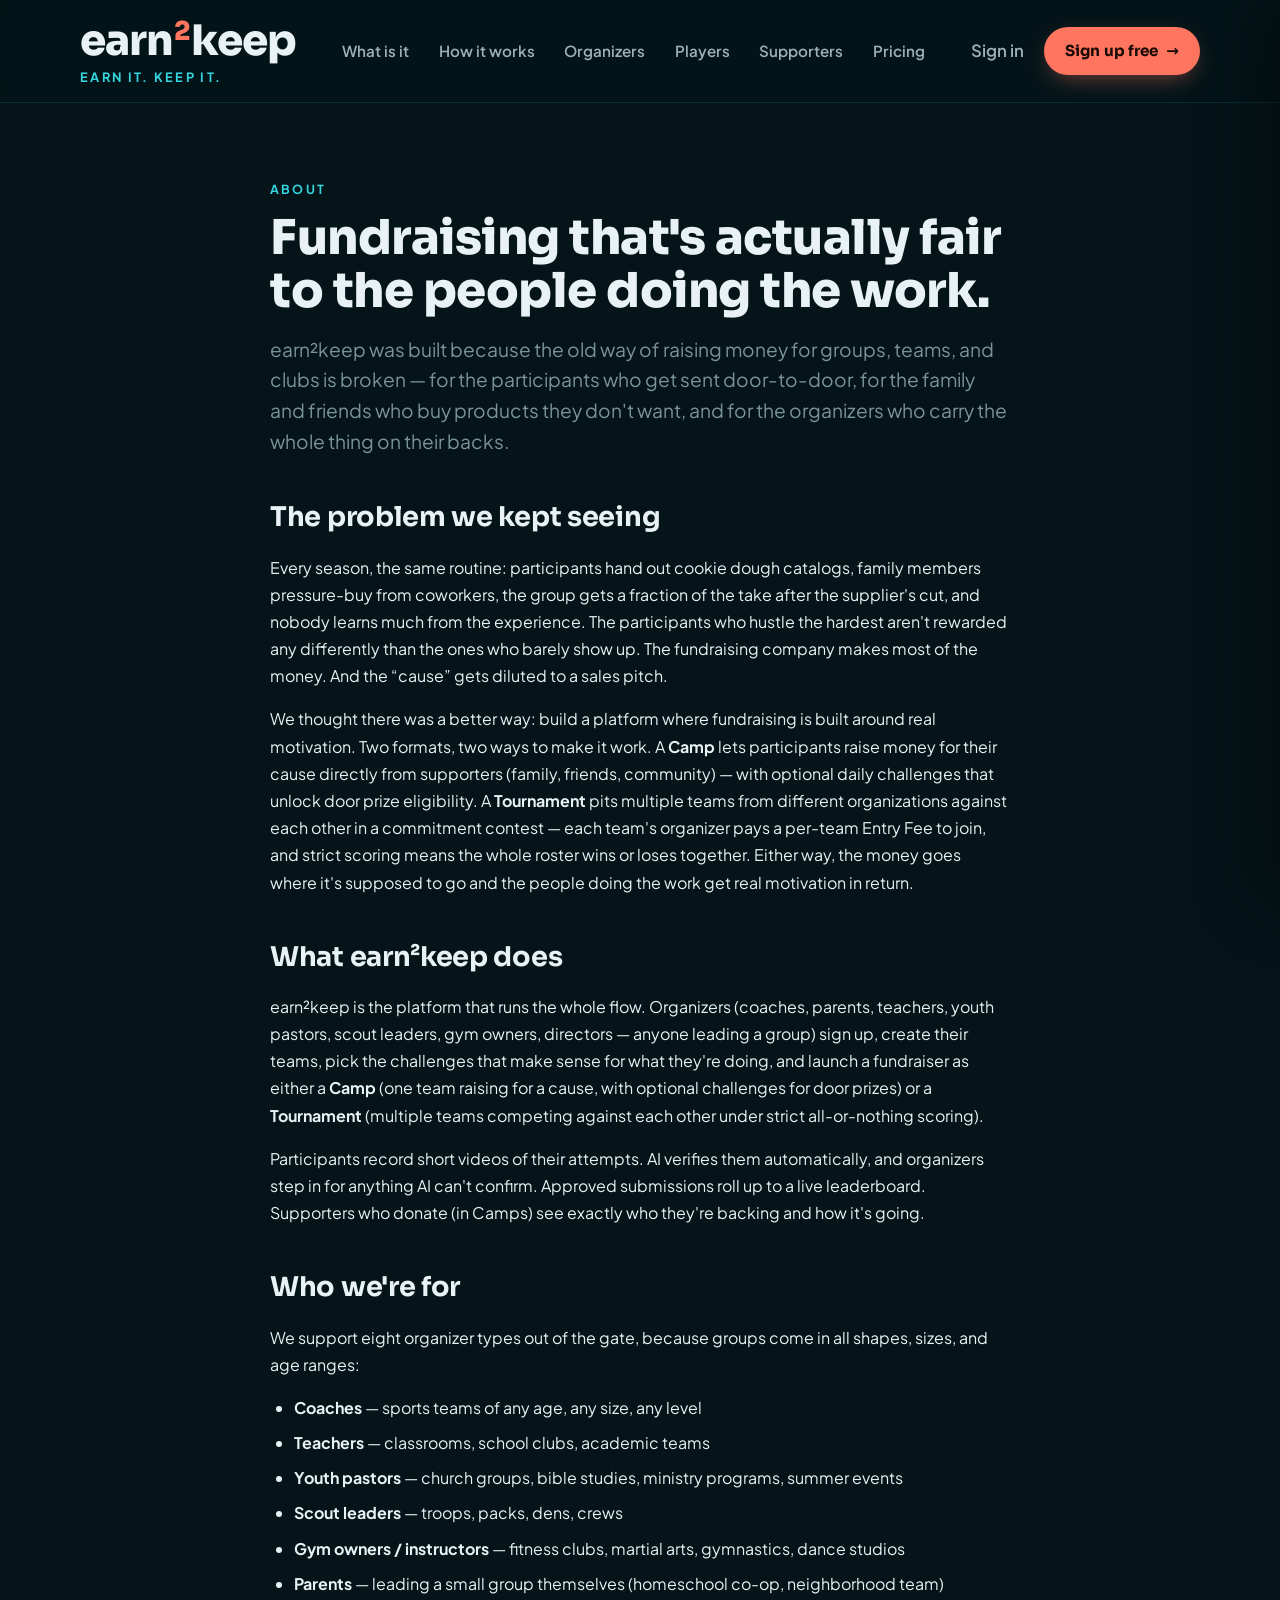
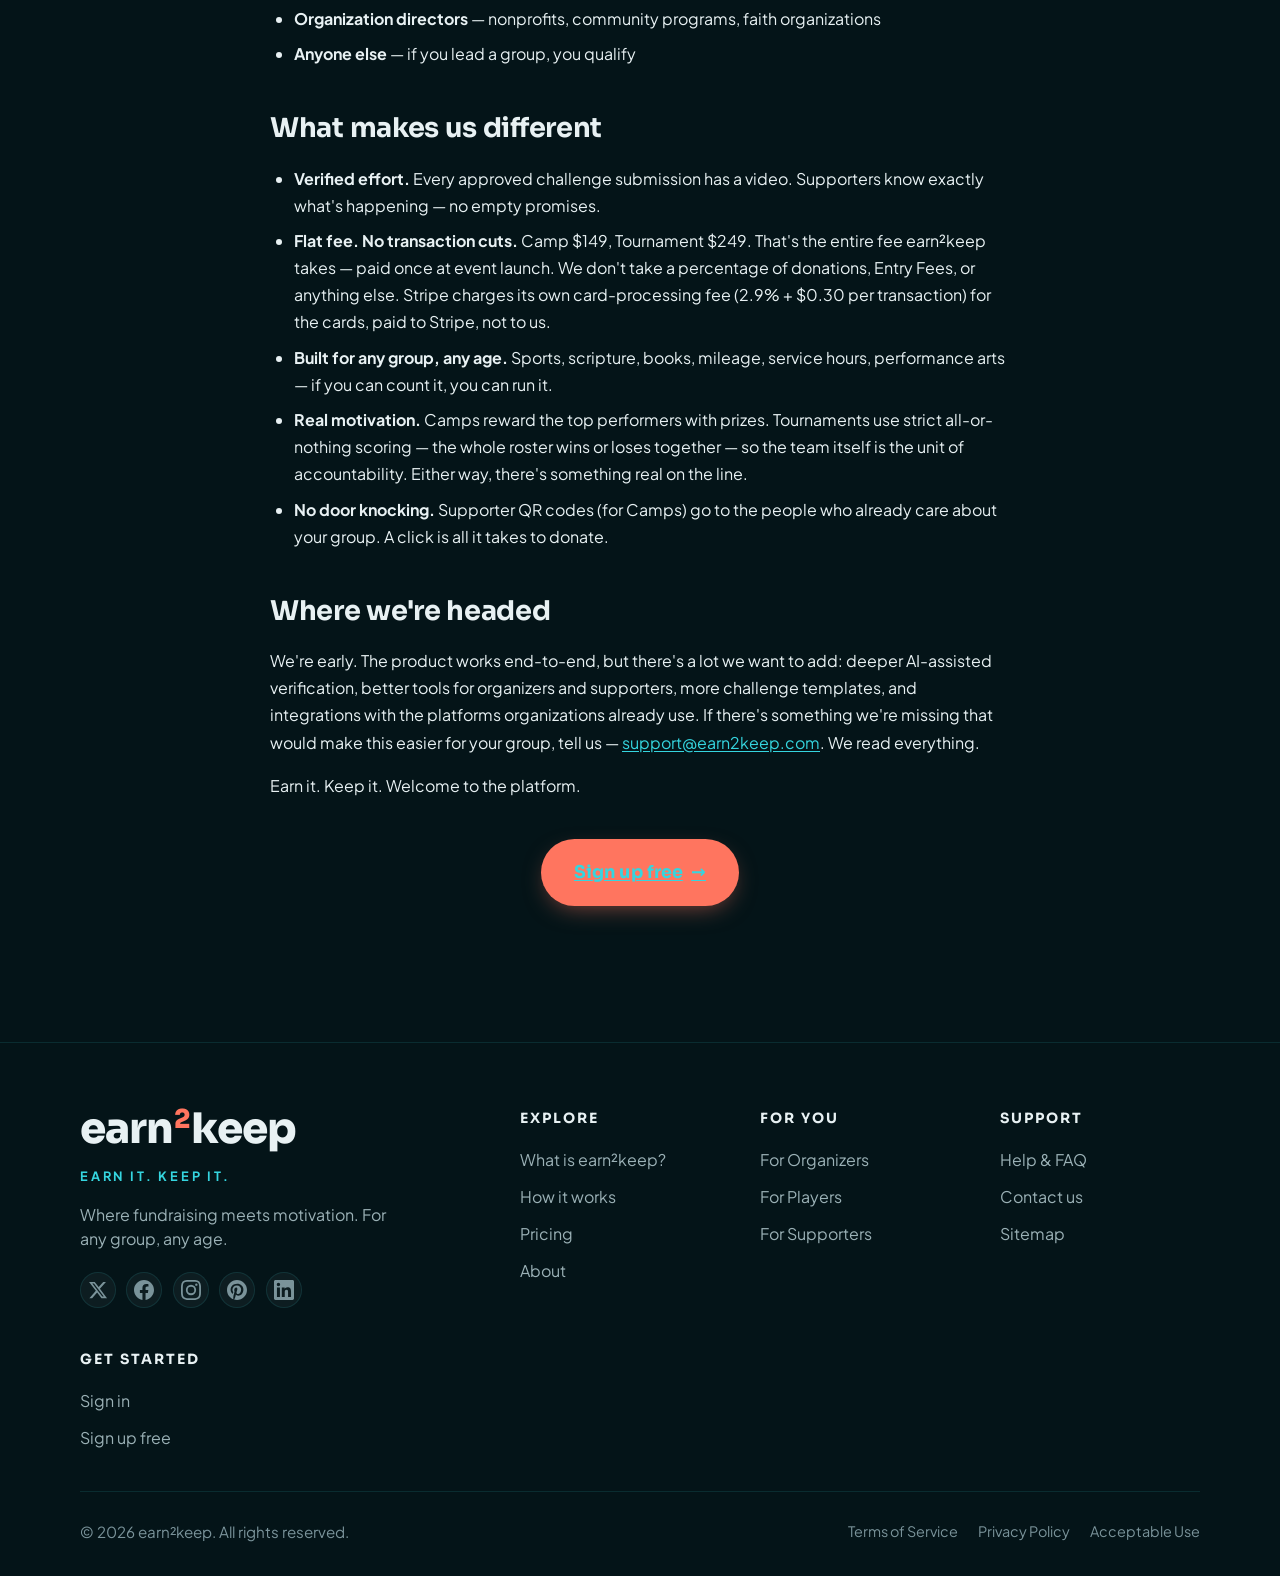
==== commit 1cf698a4: "Add files via upload" ====
--- a/about.html
+++ b/about.html
@@ -56,9 +56,31 @@
         <a class="btn btn-primary btn-sm" href="https://app.earn2keep.com/signup">
           Sign up free<span class="arrow" aria-hidden="true">→</span>
         </a>
+      <button class="nav-toggle" aria-label="Open menu" aria-expanded="false" aria-controls="mobile-nav">
+        <span class="nav-toggle-bar"></span>
+        <span class="nav-toggle-bar"></span>
+        <span class="nav-toggle-bar"></span>
+      </button>
       </div>
     </div>
   </header>
+
+  <!-- Mobile nav backdrop + drawer (hidden on desktop via CSS) -->
+  <div class="mobile-nav-backdrop" aria-hidden="true"></div>
+  <nav class="mobile-nav" id="mobile-nav" aria-label="Mobile navigation">
+    <button class="mobile-nav-close" aria-label="Close menu">&times;</button>
+    <div class="mobile-nav-inner">
+      <a href="/#what-is-earn2keep" class="mobile-nav-link">What is it</a>
+      <a href="/#how-it-works" class="mobile-nav-link">How it works</a>
+      <a href="/#organizers" class="mobile-nav-link">Organizers</a>
+      <a href="/#players" class="mobile-nav-link">Players</a>
+      <a href="/#supporters" class="mobile-nav-link">Supporters</a>
+      <a href="/#pricing" class="mobile-nav-link">Pricing</a>
+      <div class="mobile-nav-divider"></div>
+      <a href="https://app.earn2keep.com/login" class="mobile-nav-link mobile-nav-link-signin">Sign in</a>
+      <a href="https://app.earn2keep.com/signup" class="btn btn-primary mobile-nav-cta">Sign up free <span aria-hidden="true">&rarr;</span></a>
+    </div>
+  </nav>
 
   <main class="subpage-main">
     <div class="container subpage-container">
@@ -248,5 +270,43 @@
 
   <!-- Vercel Web Analytics -->
   <script defer src="/_vercel/insights/script.js"></script>
+
+<script>
+(function () {
+  var toggle = document.querySelector('.nav-toggle');
+  var drawer = document.querySelector('.mobile-nav');
+  var backdrop = document.querySelector('.mobile-nav-backdrop');
+  var closeBtn = document.querySelector('.mobile-nav-close');
+  if (!toggle || !drawer) return;
+
+  function openMenu() {
+    document.body.classList.add('mobile-nav-open');
+    toggle.setAttribute('aria-expanded', 'true');
+  }
+  function closeMenu() {
+    document.body.classList.remove('mobile-nav-open');
+    toggle.setAttribute('aria-expanded', 'false');
+  }
+  function toggleMenu() {
+    if (document.body.classList.contains('mobile-nav-open')) closeMenu();
+    else openMenu();
+  }
+
+  toggle.addEventListener('click', toggleMenu);
+  if (closeBtn) closeBtn.addEventListener('click', closeMenu);
+  if (backdrop) backdrop.addEventListener('click', closeMenu);
+
+  // Close drawer when any link inside it is tapped
+  Array.prototype.forEach.call(drawer.querySelectorAll('a'), function (link) {
+    link.addEventListener('click', closeMenu);
+  });
+
+  // Close on Escape key
+  document.addEventListener('keydown', function (e) {
+    if (e.key === 'Escape' || e.keyCode === 27) closeMenu();
+  });
+})();
+</script>
+
 </body>
 </html>
--- a/styles.css
+++ b/styles.css
@@ -451,6 +451,83 @@
   white-space: nowrap;
 }
 
+/* ---------- Four-things "not just fundraising" identity section ---------- */
+.four-things {
+  padding: clamp(4rem, 8vw, 6rem) 0;
+  background: var(--e2k-bg);
+  border-top: 1px solid var(--e2k-border);
+}
+.four-grid {
+  display: grid;
+  grid-template-columns: repeat(auto-fit, minmax(240px, 1fr));
+  gap: 1.25rem;
+}
+.four-card {
+  position: relative;
+  padding: 2rem 1.6rem 1.85rem;
+  background: var(--e2k-bg-3);
+  border: 1px solid var(--e2k-border);
+  border-radius: 18px;
+  overflow: hidden;
+  transition: transform 0.25s ease, border-color 0.25s ease, background 0.25s ease;
+}
+.four-card::before {
+  content: '';
+  position: absolute;
+  top: 0;
+  left: 0;
+  right: 0;
+  height: 1px;
+  background: linear-gradient(90deg, transparent, var(--e2k-cyan), transparent);
+  opacity: 0.55;
+}
+.four-card:hover {
+  transform: translateY(-3px);
+  border-color: var(--e2k-border-strong);
+  background: #0e353e;
+}
+.four-num {
+  display: block;
+  font-family: var(--font-display);
+  font-size: 2.25rem;
+  font-weight: 800;
+  letter-spacing: -0.025em;
+  color: var(--e2k-cyan);
+  line-height: 1;
+  margin-bottom: 0.9rem;
+}
+.four-title {
+  font-family: var(--font-display);
+  font-size: 1.3rem;
+  font-weight: 700;
+  letter-spacing: -0.012em;
+  margin: 0 0 0.65rem;
+  color: var(--e2k-text);
+  line-height: 1.25;
+}
+.four-text {
+  font-size: 0.98rem;
+  color: var(--e2k-text-dim);
+  margin: 0;
+  line-height: 1.55;
+}
+.four-closer {
+  margin: clamp(2.5rem, 5vw, 3.5rem) auto 0;
+  max-width: 820px;
+  text-align: center;
+  font-size: clamp(1.15rem, 2.2vw, 1.45rem);
+  color: var(--e2k-text-dim);
+  line-height: 1.45;
+  padding: clamp(1.25rem, 2.5vw, 1.75rem) clamp(1.5rem, 3vw, 2.25rem);
+  background: rgba(255, 117, 95, 0.06);
+  border: 1px solid rgba(255, 117, 95, 0.22);
+  border-radius: 14px;
+}
+.four-closer strong {
+  color: var(--e2k-text);
+  font-weight: 700;
+}
+
 /* ---------- Value prop section ---------- */
 .value-prop {
   padding: clamp(4rem, 8vw, 6rem) 0;
@@ -474,8 +551,10 @@
 .section-lede {
   font-size: 1.15rem;
   color: var(--e2k-text-dim);
-  margin: 0;
+  margin: 0 auto;
+  max-width: 640px;
   line-height: 1.65;
+  text-align: center;
 }
 /* Slice 6.17 — when two section-ledes stack (e.g., a two-paragraph
    "what is" explanation), give them proper breathing room. */
@@ -1435,3 +1514,185 @@
   }
   html { scroll-behavior: auto; }
 }
+
+/* =========================================================================
+   Mobile hamburger nav drawer
+   ========================================================================= */
+
+/* Hamburger button — hidden on desktop, shown on mobile via media query below */
+.nav-toggle {
+  display: none;
+  background: transparent;
+  border: 1px solid transparent;
+  cursor: pointer;
+  padding: 0;
+  margin-left: 8px;
+  width: 44px;
+  height: 44px;
+  align-items: center;
+  justify-content: center;
+  position: relative;
+  z-index: 102;
+  border-radius: 8px;
+  transition: background 0.15s ease, border-color 0.15s ease;
+}
+
+.nav-toggle:hover,
+.nav-toggle:focus-visible {
+  background: rgba(53, 213, 223, 0.08);
+  border-color: rgba(53, 213, 223, 0.3);
+  outline: none;
+}
+
+.nav-toggle-bar {
+  display: block;
+  position: absolute;
+  width: 24px;
+  height: 2.5px;
+  background: var(--e2k-text);
+  border-radius: 2px;
+  left: 50%;
+  transform: translateX(-50%);
+  transition: transform 0.25s ease, opacity 0.2s ease, top 0.25s ease;
+}
+
+.nav-toggle-bar:nth-child(1) { top: 14px; }
+.nav-toggle-bar:nth-child(2) { top: 21px; }
+.nav-toggle-bar:nth-child(3) { top: 28px; }
+
+/* Animate to "X" when drawer is open */
+body.mobile-nav-open .nav-toggle-bar:nth-child(1) {
+  top: 21px;
+  transform: translateX(-50%) rotate(45deg);
+}
+body.mobile-nav-open .nav-toggle-bar:nth-child(2) {
+  opacity: 0;
+}
+body.mobile-nav-open .nav-toggle-bar:nth-child(3) {
+  top: 21px;
+  transform: translateX(-50%) rotate(-45deg);
+}
+
+/* Backdrop behind the drawer */
+.mobile-nav-backdrop {
+  position: fixed;
+  inset: 0;
+  background: rgba(2, 10, 14, 0.65);
+  opacity: 0;
+  pointer-events: none;
+  transition: opacity 0.25s ease;
+  z-index: 100;
+}
+
+body.mobile-nav-open .mobile-nav-backdrop {
+  opacity: 1;
+  pointer-events: auto;
+}
+
+/* The drawer itself — slides in from the right */
+.mobile-nav {
+  position: fixed;
+  top: 0;
+  right: 0;
+  bottom: 0;
+  width: min(82vw, 340px);
+  background: var(--e2k-bg-2, #061a1f);
+  border-left: 1px solid var(--e2k-border, rgba(255,255,255,0.08));
+  transform: translateX(100%);
+  transition: transform 0.3s cubic-bezier(0.32, 0.72, 0, 1);
+  z-index: 101;
+  display: flex;
+  flex-direction: column;
+  overflow-y: auto;
+  box-shadow: -20px 0 60px rgba(0, 0, 0, 0.4);
+  -webkit-overflow-scrolling: touch;
+}
+
+body.mobile-nav-open .mobile-nav {
+  transform: translateX(0);
+}
+
+.mobile-nav-inner {
+  padding: 88px 20px 32px;
+  display: flex;
+  flex-direction: column;
+  gap: 2px;
+}
+
+.mobile-nav-close {
+  position: absolute;
+  top: 18px;
+  right: 18px;
+  width: 40px;
+  height: 40px;
+  background: transparent;
+  border: 1px solid transparent;
+  color: var(--e2k-text);
+  font-size: 26px;
+  line-height: 1;
+  cursor: pointer;
+  padding: 0;
+  border-radius: 8px;
+  display: flex;
+  align-items: center;
+  justify-content: center;
+  transition: background 0.15s ease, border-color 0.15s ease;
+}
+
+.mobile-nav-close:hover,
+.mobile-nav-close:focus-visible {
+  background: rgba(255, 117, 95, 0.1);
+  border-color: rgba(255, 117, 95, 0.3);
+  outline: none;
+}
+
+.mobile-nav-link {
+  display: block;
+  padding: 14px 16px;
+  color: var(--e2k-text, #f4f7f8);
+  text-decoration: none;
+  font-size: 1.05rem;
+  font-weight: 600;
+  border-radius: 10px;
+  transition: background 0.15s ease, color 0.15s ease;
+  letter-spacing: 0.01em;
+}
+
+.mobile-nav-link:hover,
+.mobile-nav-link:focus-visible {
+  background: rgba(53, 213, 223, 0.1);
+  color: var(--e2k-cyan, #35d5df);
+  outline: none;
+}
+
+.mobile-nav-divider {
+  margin: 14px 4px;
+  height: 1px;
+  background: var(--e2k-border, rgba(255,255,255,0.08));
+}
+
+.mobile-nav-link-signin {
+  font-size: 0.95rem;
+  color: var(--e2k-text-muted, #9fb8b8);
+  font-weight: 500;
+}
+
+.mobile-nav-cta {
+  margin-top: 16px;
+  text-align: center;
+  justify-content: center;
+  width: 100%;
+}
+
+/* Lock body scroll when drawer is open */
+body.mobile-nav-open {
+  overflow: hidden;
+}
+
+/* Show hamburger button on mobile / smaller viewports */
+@media (max-width: 980px) {
+  .nav-toggle {
+    display: flex;
+  }
+}
+
